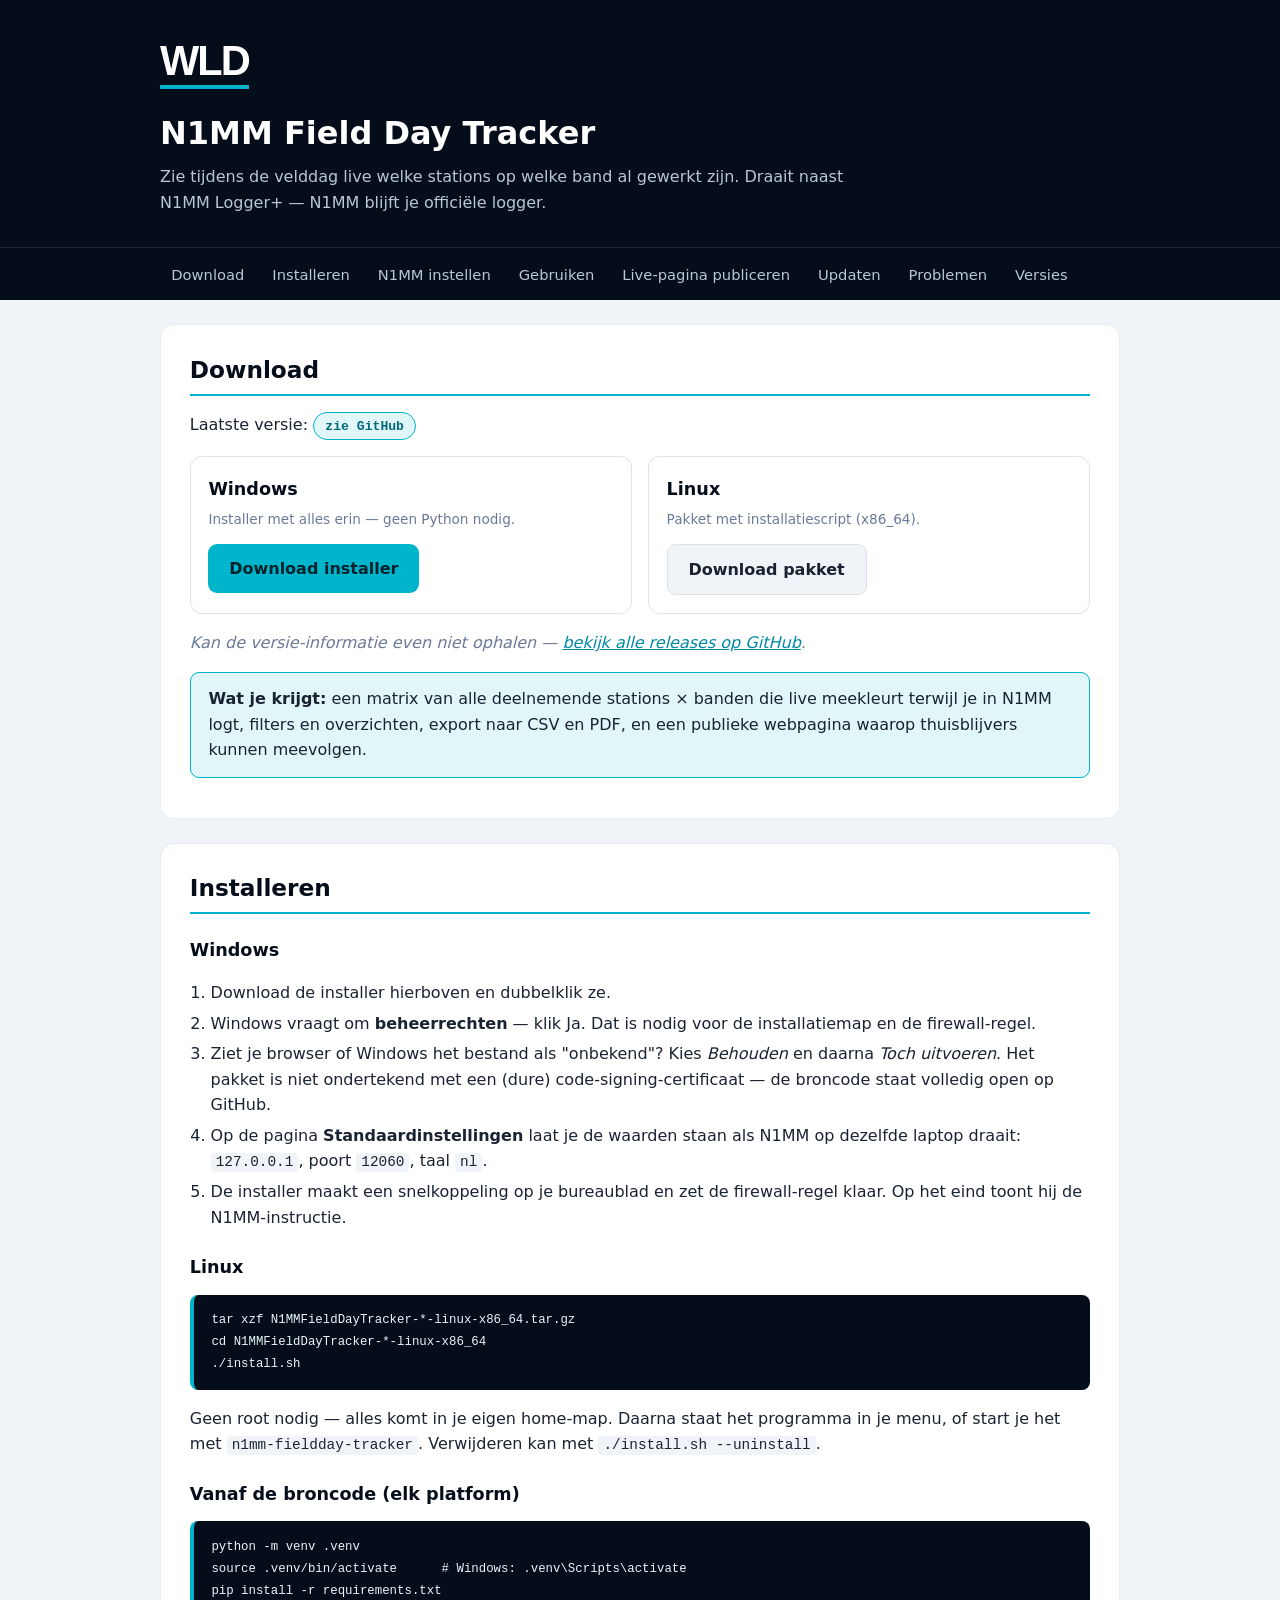
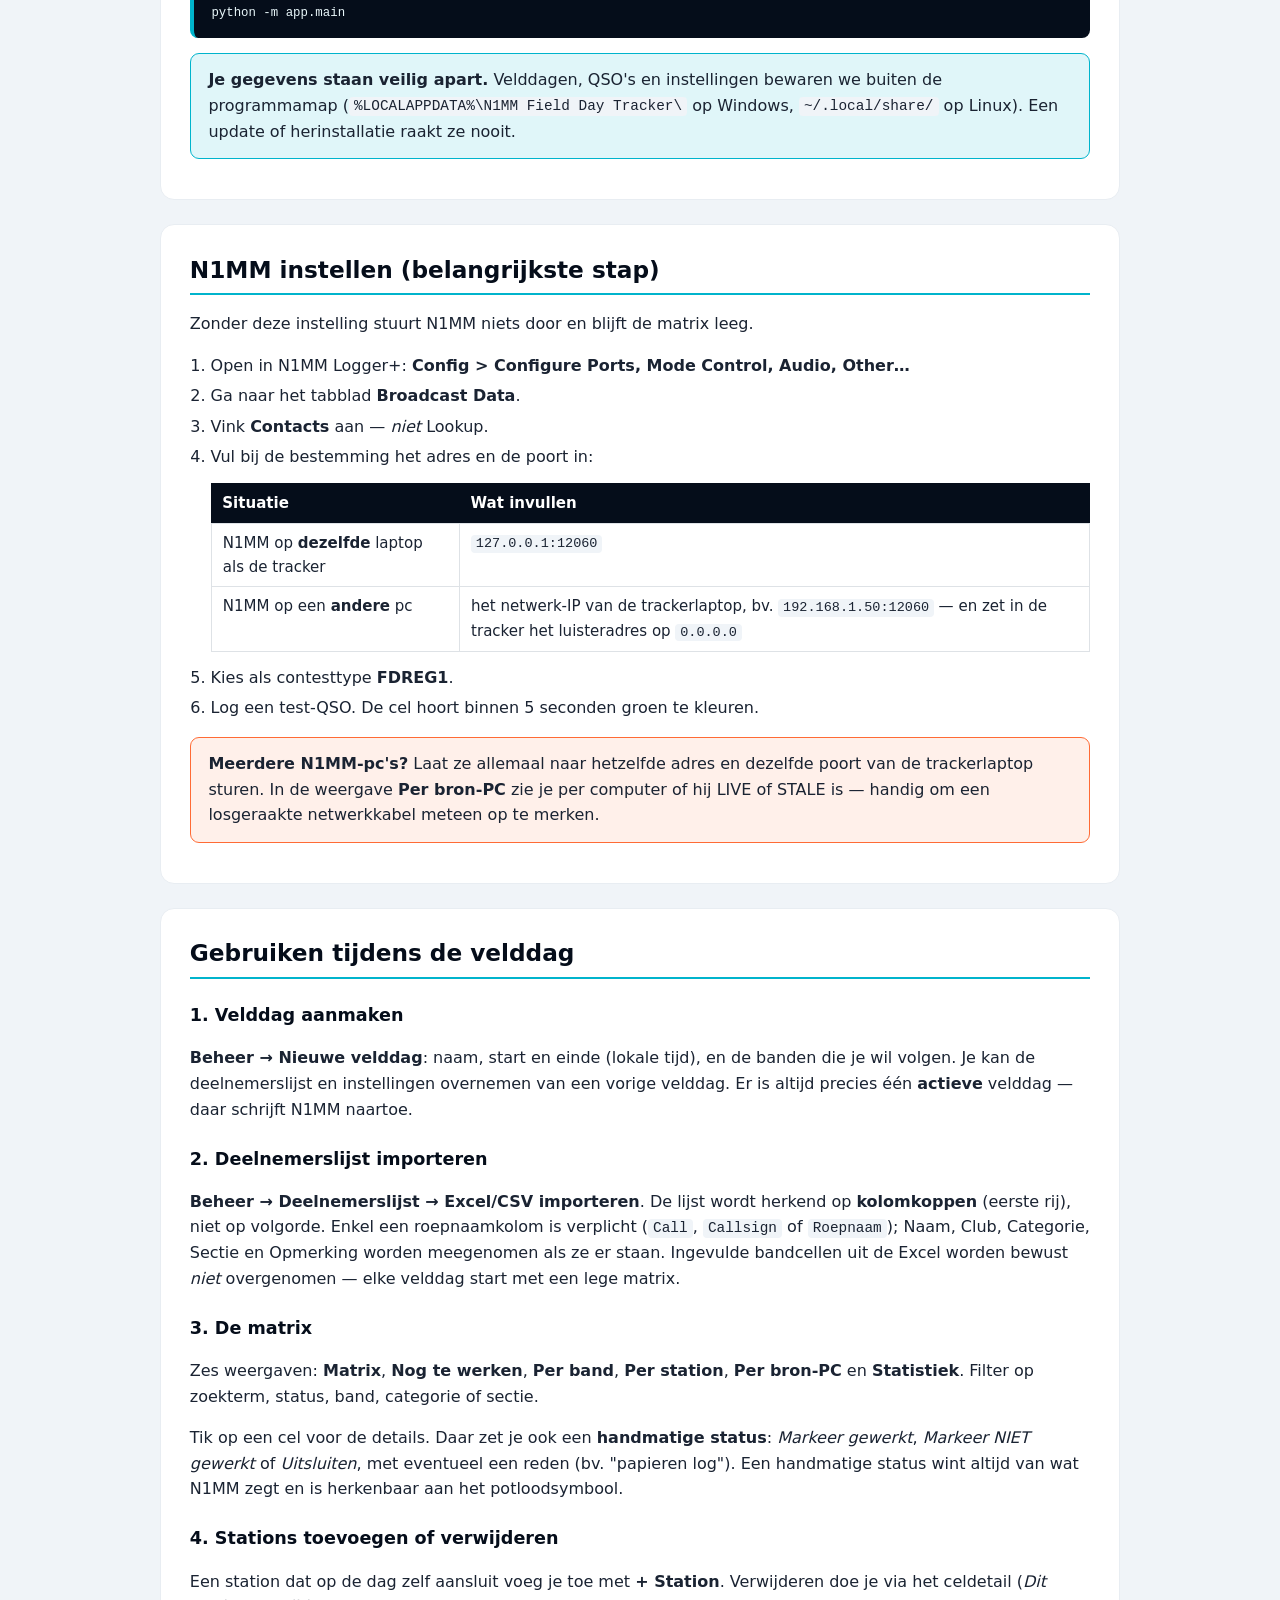
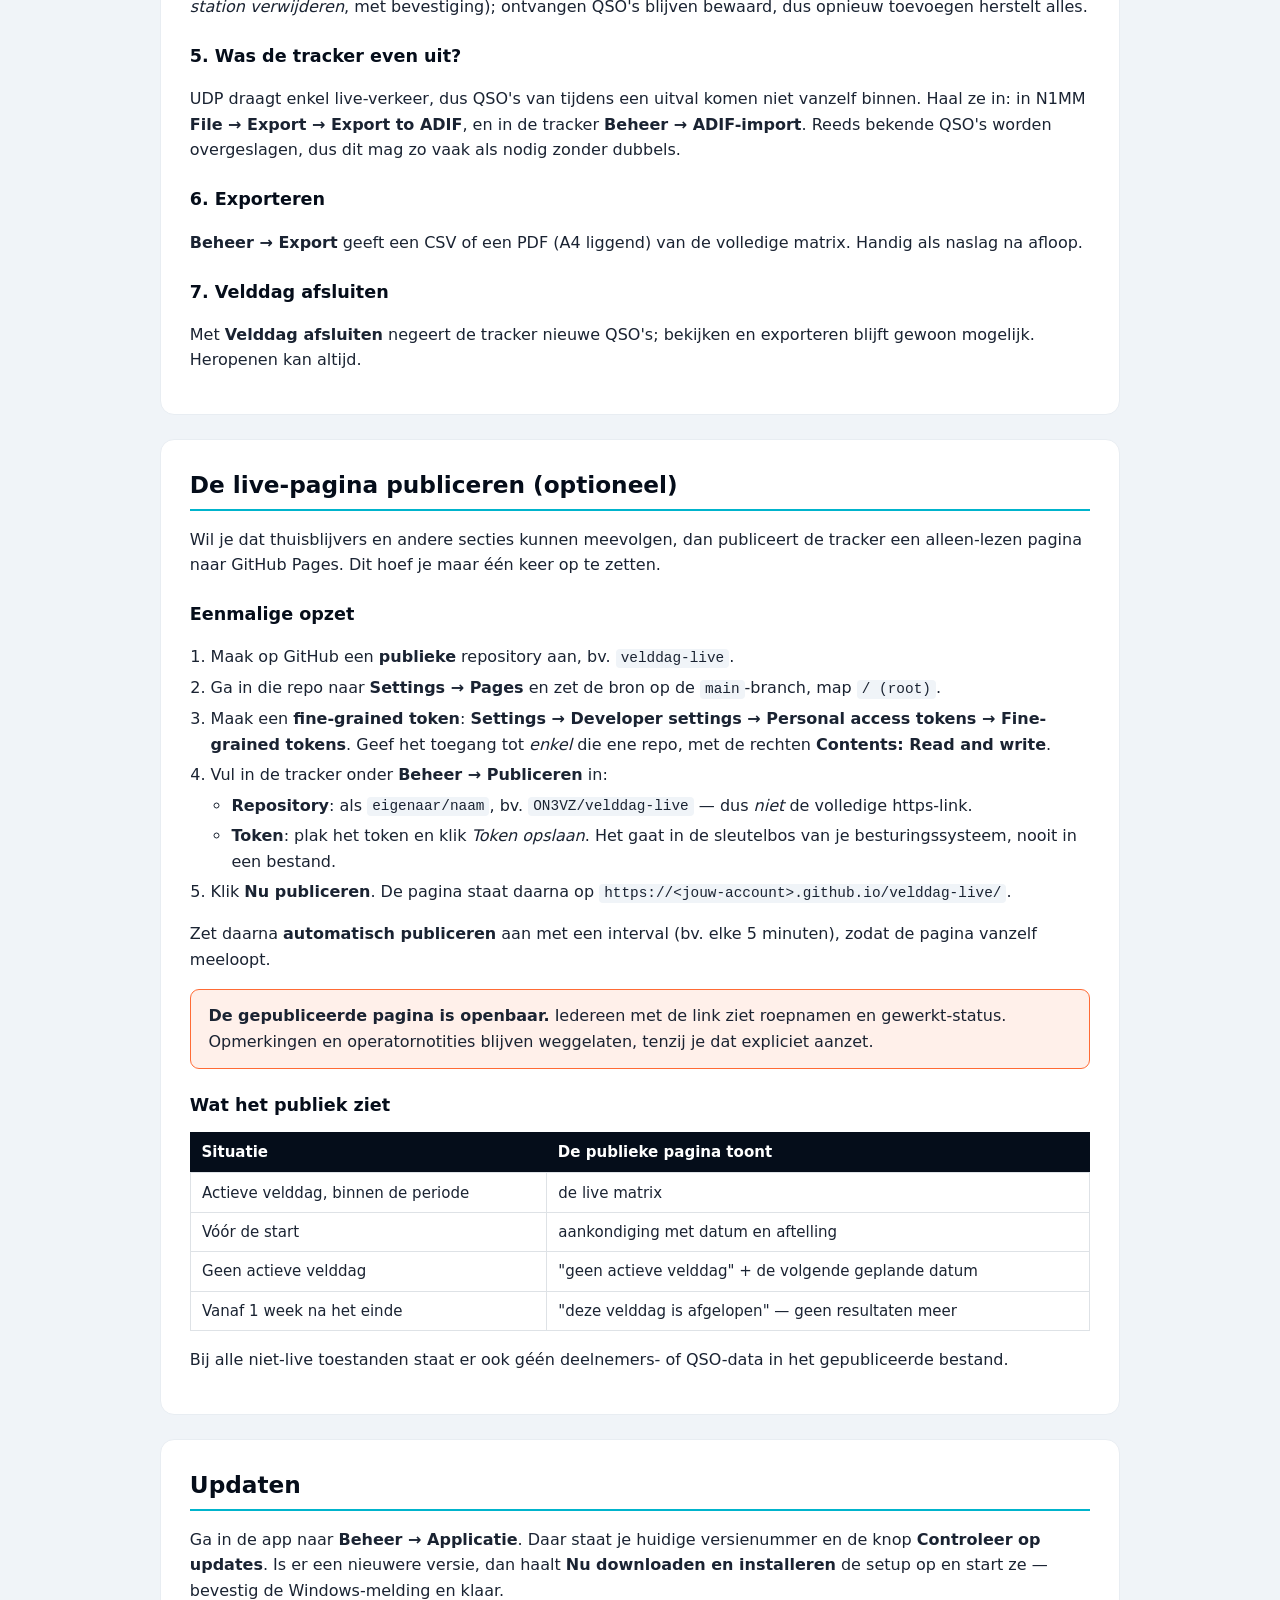
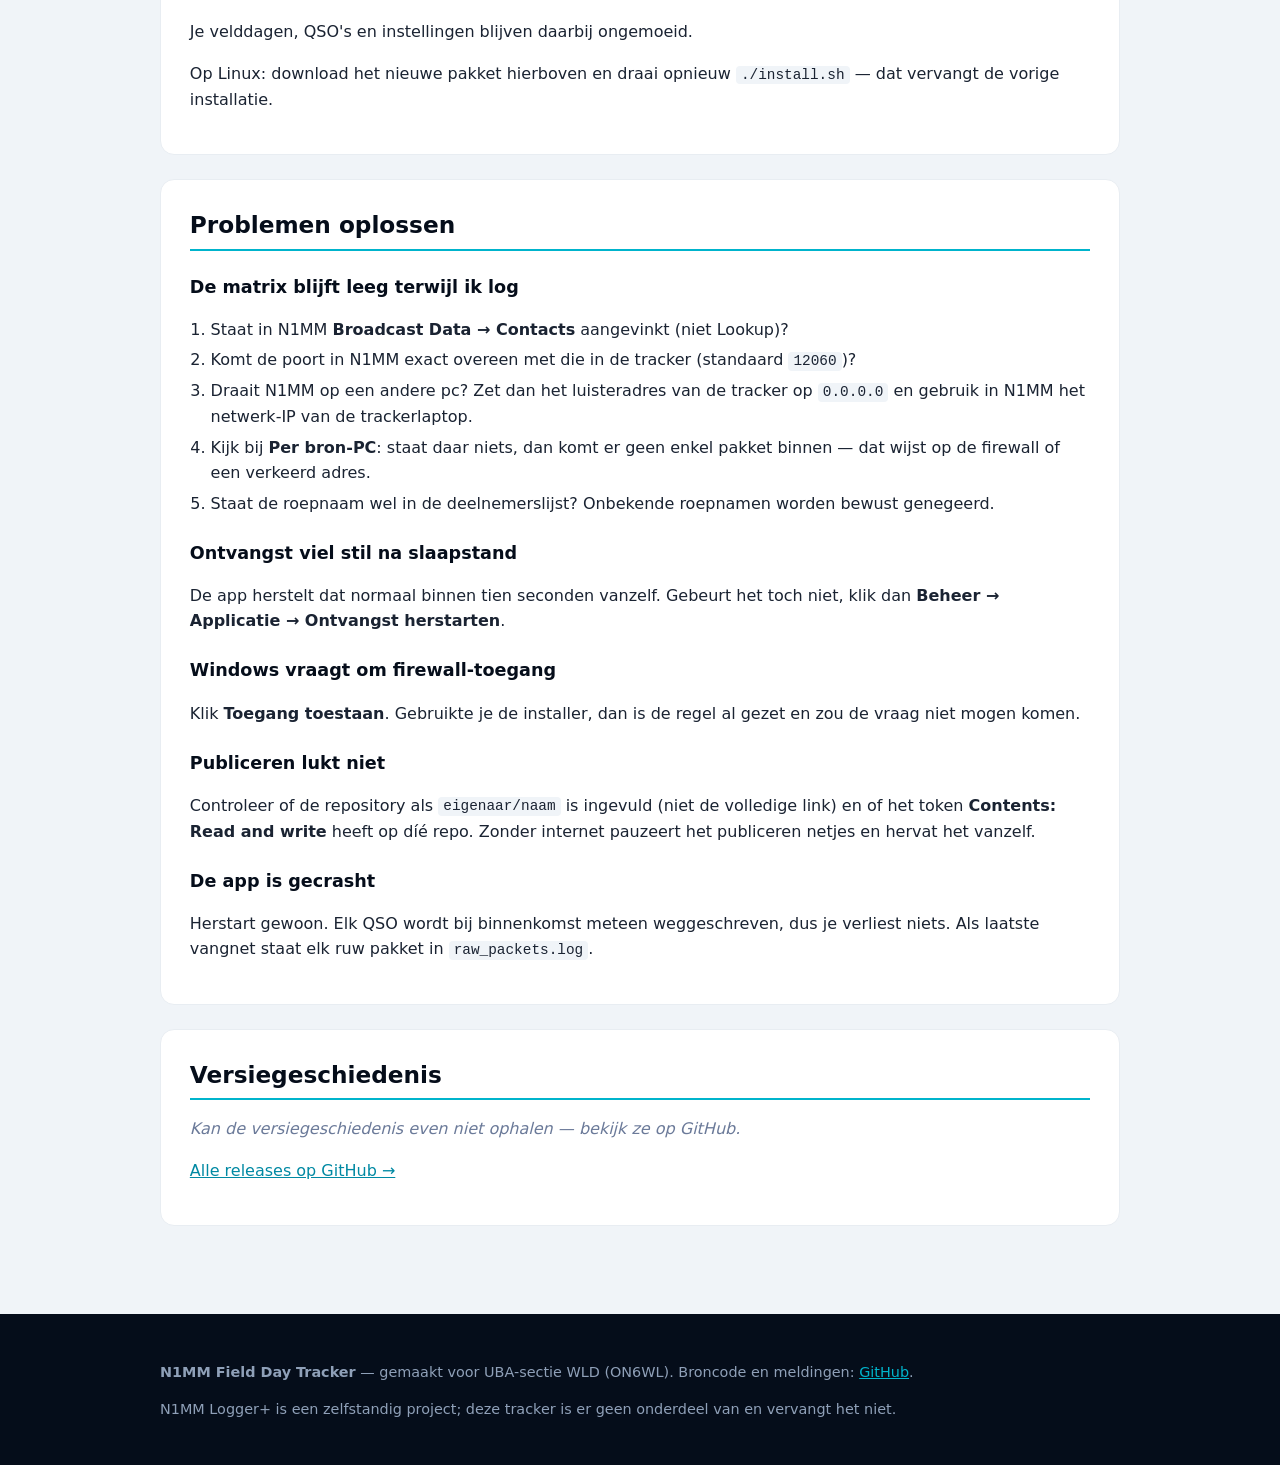
==== docs/index.html @ ac108acd "Add files via upload" ====
<!DOCTYPE html>
<html lang="nl">
<head>
<meta charset="utf-8">
<meta name="viewport" content="width=device-width, initial-scale=1">
<title>N1MM Field Day Tracker — download &amp; handleiding | WLD</title>
<meta name="description" content="Download de N1MM Field Day Tracker: live matrix van gewerkte stations per band tijdens de velddag, naast N1MM Logger+. Met installatie- en gebruikershandleiding.">
<style>
:root{
  --ink:#1A2332; --ink-soft:#6B7A99; --paper:#fff; --paper-soft:#F0F4F8;
  --chrome:#050D1A; --teal:#00B4CC; --teal-dim:rgba(0,180,204,.12);
  --line:#DEE2E6; --line-soft:#e8edf2; --ok:#22C55E; --warn:#FF6B35;
  --mono:'JetBrains Mono',ui-monospace,Consolas,monospace;
}
*{box-sizing:border-box}
body{margin:0;font-family:'Inter',system-ui,-apple-system,'Segoe UI',Arial,sans-serif;
  color:var(--ink);background:var(--paper-soft);line-height:1.6}
a{color:#0089a3}
header{background:var(--chrome);color:#fff;padding:2.5rem 1.25rem 2rem}
.wrap{max-width:60rem;margin:0 auto}
.logo{font-family:'Arial Black',Impact,sans-serif;font-weight:900;font-size:2.6rem;
  letter-spacing:-2px;border-bottom:4px solid var(--teal);display:inline-block;
  padding-bottom:.2rem;line-height:1}
header h1{font-size:2rem;margin:1.2rem 0 .3rem}
header p{color:#b9c6d8;margin:0;max-width:44rem}
nav{background:var(--chrome);border-top:1px solid rgba(255,255,255,.1);
  position:sticky;top:0;z-index:10;padding:.5rem 1.25rem}
nav .wrap{display:flex;gap:.35rem;flex-wrap:wrap}
nav a{color:#b9c6d8;text-decoration:none;padding:.4rem .7rem;border-radius:6px;font-size:.92rem}
nav a:hover{background:rgba(255,255,255,.1);color:#fff}
main{padding:0 1.25rem 4rem}
section{background:var(--paper);border:1px solid var(--line-soft);border-radius:14px;
  padding:1.6rem 1.8rem;margin:1.5rem auto;max-width:60rem}
h2{color:var(--chrome);font-size:1.45rem;margin:0 0 .8rem;
  border-bottom:2px solid var(--teal);padding-bottom:.35rem}
h3{color:var(--chrome);font-size:1.1rem;margin:1.4rem 0 .4rem}
code,.mono{font-family:var(--mono);background:var(--paper-soft);padding:.1em .35em;
  border-radius:4px;font-size:.9em}
pre{background:var(--chrome);color:#e8f6f9;padding:.9rem 1.1rem;border-radius:8px;
  border-left:4px solid var(--teal);overflow-x:auto;font-family:var(--mono);font-size:.86rem}
pre code{background:none;padding:0;color:inherit}
.btn{display:inline-block;background:var(--teal);color:#00222a;text-decoration:none;
  font-weight:700;padding:.75rem 1.3rem;border-radius:9px;border:none;font-size:1rem}
.btn:hover{filter:brightness(1.08)}
.btn.alt{background:var(--paper-soft);color:var(--ink);border:1px solid var(--line)}
.dl-grid{display:grid;grid-template-columns:repeat(auto-fit,minmax(15rem,1fr));gap:1rem;margin:1rem 0}
.dl-card{border:1px solid var(--line);border-radius:12px;padding:1.1rem;background:var(--paper)}
.dl-card h3{margin:0 0 .3rem}
.dl-card .meta{color:var(--ink-soft);font-size:.85rem;margin:.4rem 0 .8rem}
.badge{display:inline-block;background:var(--teal-dim);color:#00697a;border:1px solid var(--teal);
  border-radius:999px;padding:.15rem .7rem;font-size:.82rem;font-weight:600;font-family:var(--mono)}
.note{background:var(--teal-dim);border:1px solid var(--teal);border-radius:9px;padding:.85rem 1.1rem;margin:.9rem 0}
.warn{background:rgba(255,107,53,.1);border:1px solid var(--warn);border-radius:9px;padding:.85rem 1.1rem;margin:.9rem 0}
ol,ul{padding-left:1.3rem}
li{margin:.3rem 0}
table{border-collapse:collapse;width:100%;margin:.8rem 0;font-size:.94rem}
th{background:var(--chrome);color:#fff;text-align:left;padding:.5rem .7rem}
td{border:1px solid var(--line);padding:.45rem .7rem;vertical-align:top}
.rel{border-left:3px solid var(--teal);padding:.2rem 0 .2rem 1rem;margin:1rem 0}
.rel h4{margin:0;font-family:var(--mono);font-size:1rem}
.rel .date{color:var(--ink-soft);font-size:.85rem}
.rel .body{white-space:pre-wrap;font-size:.92rem;color:#3a465c;margin-top:.4rem}
footer{background:var(--chrome);color:#8fa0b8;padding:2rem 1.25rem;font-size:.9rem}
footer a{color:var(--teal)}
.loading{color:var(--ink-soft);font-style:italic}
@media(max-width:700px){.logo{font-size:2rem}header h1{font-size:1.5rem}section{padding:1.2rem}}
</style>
</head>
<body>

<header>
  <div class="wrap">
    <div class="logo">WLD</div>
    <h1>N1MM Field Day Tracker</h1>
    <p>Zie tijdens de velddag live welke stations op welke band al gewerkt zijn.
       Draait naast N1MM Logger+ — N1MM blijft je officiële logger.</p>
  </div>
</header>

<nav><div class="wrap">
  <a href="#download">Download</a>
  <a href="#installeren">Installeren</a>
  <a href="#n1mm">N1MM instellen</a>
  <a href="#gebruik">Gebruiken</a>
  <a href="#publiceren">Live-pagina publiceren</a>
  <a href="#updaten">Updaten</a>
  <a href="#problemen">Problemen</a>
  <a href="#versies">Versies</a>
</div></nav>

<main>

<!-- ============================================================ DOWNLOAD -->
<section id="download">
  <h2>Download</h2>
  <p>Laatste versie: <span class="badge" id="latest-version">laden…</span>
     <span class="meta" id="latest-date"></span></p>

  <div class="dl-grid">
    <div class="dl-card">
      <h3>Windows</h3>
      <div class="meta" id="win-meta">Installer met alles erin — geen Python nodig.</div>
      <a class="btn" id="win-dl" href="#">Download installer</a>
    </div>
    <div class="dl-card">
      <h3>Linux</h3>
      <div class="meta" id="lin-meta">Pakket met installatiescript (x86_64).</div>
      <a class="btn alt" id="lin-dl" href="#">Download pakket</a>
    </div>
  </div>

  <p class="loading" id="dl-fallback" hidden>
    Kan de versie-informatie even niet ophalen —
    <a id="releases-link" href="#">bekijk alle releases op GitHub</a>.
  </p>

  <div class="note">
    <b>Wat je krijgt:</b> een matrix van alle deelnemende stations × banden die
    live meekleurt terwijl je in N1MM logt, filters en overzichten, export naar
    CSV en PDF, en een publieke webpagina waarop thuisblijvers kunnen meevolgen.
  </div>
</section>

<!-- ========================================================== INSTALLEREN -->
<section id="installeren">
  <h2>Installeren</h2>

  <h3>Windows</h3>
  <ol>
    <li>Download de installer hierboven en dubbelklik ze.</li>
    <li>Windows vraagt om <b>beheerrechten</b> — klik Ja. Dat is nodig voor de
        installatiemap en de firewall-regel.</li>
    <li>Ziet je browser of Windows het bestand als "onbekend"? Kies
        <i>Behouden</i> en daarna <i>Toch uitvoeren</i>. Het pakket is niet
        ondertekend met een (dure) code-signing-certificaat — de broncode staat
        volledig open op GitHub.</li>
    <li>Op de pagina <b>Standaardinstellingen</b> laat je de waarden staan als
        N1MM op dezelfde laptop draait:
        <code>127.0.0.1</code>, poort <code>12060</code>, taal <code>nl</code>.</li>
    <li>De installer maakt een snelkoppeling op je bureaublad en zet de
        firewall-regel klaar. Op het eind toont hij de N1MM-instructie.</li>
  </ol>

  <h3>Linux</h3>
  <pre><code>tar xzf N1MMFieldDayTracker-*-linux-x86_64.tar.gz
cd N1MMFieldDayTracker-*-linux-x86_64
./install.sh</code></pre>
  <p>Geen root nodig — alles komt in je eigen home-map. Daarna staat het
     programma in je menu, of start je het met
     <code>n1mm-fieldday-tracker</code>. Verwijderen kan met
     <code>./install.sh --uninstall</code>.</p>

  <h3>Vanaf de broncode (elk platform)</h3>
  <pre><code>python -m venv .venv
source .venv/bin/activate      # Windows: .venv\Scripts\activate
pip install -r requirements.txt
python -m app.main</code></pre>

  <div class="note">
    <b>Je gegevens staan veilig apart.</b> Velddagen, QSO's en instellingen
    bewaren we buiten de programmamap
    (<code>%LOCALAPPDATA%\N1MM Field Day Tracker\</code> op Windows,
    <code>~/.local/share/</code> op Linux). Een update of herinstallatie raakt
    ze nooit.
  </div>
</section>

<!-- ================================================================ N1MM -->
<section id="n1mm">
  <h2>N1MM instellen (belangrijkste stap)</h2>
  <p>Zonder deze instelling stuurt N1MM niets door en blijft de matrix leeg.</p>
  <ol>
    <li>Open in N1MM Logger+:
        <b>Config &gt; Configure Ports, Mode Control, Audio, Other…</b></li>
    <li>Ga naar het tabblad <b>Broadcast Data</b>.</li>
    <li>Vink <b>Contacts</b> aan — <i>niet</i> Lookup.</li>
    <li>Vul bij de bestemming het adres en de poort in:
      <table>
        <tr><th>Situatie</th><th>Wat invullen</th></tr>
        <tr><td>N1MM op <b>dezelfde</b> laptop als de tracker</td>
            <td><code>127.0.0.1:12060</code></td></tr>
        <tr><td>N1MM op een <b>andere</b> pc</td>
            <td>het netwerk-IP van de trackerlaptop, bv.
                <code>192.168.1.50:12060</code> — en zet in de tracker het
                luisteradres op <code>0.0.0.0</code></td></tr>
      </table>
    </li>
    <li>Kies als contesttype <b>FDREG1</b>.</li>
    <li>Log een test-QSO. De cel hoort binnen 5 seconden groen te kleuren.</li>
  </ol>
  <div class="warn">
    <b>Meerdere N1MM-pc's?</b> Laat ze allemaal naar hetzelfde adres en
    dezelfde poort van de trackerlaptop sturen. In de weergave
    <b>Per bron-PC</b> zie je per computer of hij LIVE of STALE is — handig om
    een losgeraakte netwerkkabel meteen op te merken.
  </div>
</section>

<!-- ============================================================= GEBRUIK -->
<section id="gebruik">
  <h2>Gebruiken tijdens de velddag</h2>

  <h3>1. Velddag aanmaken</h3>
  <p><b>Beheer → Nieuwe velddag</b>: naam, start en einde (lokale tijd), en de
     banden die je wil volgen. Je kan de deelnemerslijst en instellingen
     overnemen van een vorige velddag. Er is altijd precies één
     <b>actieve</b> velddag — daar schrijft N1MM naartoe.</p>

  <h3>2. Deelnemerslijst importeren</h3>
  <p><b>Beheer → Deelnemerslijst → Excel/CSV importeren</b>. De lijst wordt
     herkend op <b>kolomkoppen</b> (eerste rij), niet op volgorde. Enkel een
     roepnaamkolom is verplicht (<code>Call</code>, <code>Callsign</code> of
     <code>Roepnaam</code>); Naam, Club, Categorie, Sectie en Opmerking worden
     meegenomen als ze er staan. Ingevulde bandcellen uit de Excel worden
     bewust <i>niet</i> overgenomen — elke velddag start met een lege matrix.</p>

  <h3>3. De matrix</h3>
  <p>Zes weergaven: <b>Matrix</b>, <b>Nog te werken</b>, <b>Per band</b>,
     <b>Per station</b>, <b>Per bron-PC</b> en <b>Statistiek</b>. Filter op
     zoekterm, status, band, categorie of sectie.</p>
  <p>Tik op een cel voor de details. Daar zet je ook een <b>handmatige
     status</b>: <i>Markeer gewerkt</i>, <i>Markeer NIET gewerkt</i> of
     <i>Uitsluiten</i>, met eventueel een reden (bv. "papieren log"). Een
     handmatige status wint altijd van wat N1MM zegt en is herkenbaar aan het
     potloodsymbool.</p>

  <h3>4. Stations toevoegen of verwijderen</h3>
  <p>Een station dat op de dag zelf aansluit voeg je toe met <b>+ Station</b>.
     Verwijderen doe je via het celdetail (<i>Dit station verwijderen</i>, met
     bevestiging); ontvangen QSO's blijven bewaard, dus opnieuw toevoegen
     herstelt alles.</p>

  <h3>5. Was de tracker even uit?</h3>
  <p>UDP draagt enkel live-verkeer, dus QSO's van tijdens een uitval komen niet
     vanzelf binnen. Haal ze in: in N1MM <b>File → Export → Export to ADIF</b>,
     en in de tracker <b>Beheer → ADIF-import</b>. Reeds bekende QSO's worden
     overgeslagen, dus dit mag zo vaak als nodig zonder dubbels.</p>

  <h3>6. Exporteren</h3>
  <p><b>Beheer → Export</b> geeft een CSV of een PDF (A4 liggend) van de
     volledige matrix. Handig als naslag na afloop.</p>

  <h3>7. Velddag afsluiten</h3>
  <p>Met <b>Velddag afsluiten</b> negeert de tracker nieuwe QSO's; bekijken en
     exporteren blijft gewoon mogelijk. Heropenen kan altijd.</p>
</section>

<!-- ========================================================== PUBLICEREN -->
<section id="publiceren">
  <h2>De live-pagina publiceren (optioneel)</h2>
  <p>Wil je dat thuisblijvers en andere secties kunnen meevolgen, dan publiceert
     de tracker een alleen-lezen pagina naar GitHub Pages. Dit hoef je maar
     één keer op te zetten.</p>

  <h3>Eenmalige opzet</h3>
  <ol>
    <li>Maak op GitHub een <b>publieke</b> repository aan, bv.
        <code>velddag-live</code>.</li>
    <li>Ga in die repo naar <b>Settings → Pages</b> en zet de bron op de
        <code>main</code>-branch, map <code>/ (root)</code>.</li>
    <li>Maak een <b>fine-grained token</b>:
        <b>Settings → Developer settings → Personal access tokens →
        Fine-grained tokens</b>. Geef het toegang tot <i>enkel</i> die ene repo,
        met de rechten <b>Contents: Read and write</b>.</li>
    <li>Vul in de tracker onder <b>Beheer → Publiceren</b> in:
      <ul>
        <li><b>Repository</b>: als <code>eigenaar/naam</code>, bv.
            <code>ON3VZ/velddag-live</code> — dus <i>niet</i> de volledige
            https-link.</li>
        <li><b>Token</b>: plak het token en klik <i>Token opslaan</i>. Het gaat
            in de sleutelbos van je besturingssysteem, nooit in een bestand.</li>
      </ul>
    </li>
    <li>Klik <b>Nu publiceren</b>. De pagina staat daarna op
        <code>https://&lt;jouw-account&gt;.github.io/velddag-live/</code>.</li>
  </ol>
  <p>Zet daarna <b>automatisch publiceren</b> aan met een interval (bv. elke
     5 minuten), zodat de pagina vanzelf meeloopt.</p>

  <div class="warn">
    <b>De gepubliceerde pagina is openbaar.</b> Iedereen met de link ziet
    roepnamen en gewerkt-status. Opmerkingen en operatornotities blijven
    weggelaten, tenzij je dat expliciet aanzet.
  </div>

  <h3>Wat het publiek ziet</h3>
  <table>
    <tr><th>Situatie</th><th>De publieke pagina toont</th></tr>
    <tr><td>Actieve velddag, binnen de periode</td><td>de live matrix</td></tr>
    <tr><td>Vóór de start</td><td>aankondiging met datum en aftelling</td></tr>
    <tr><td>Geen actieve velddag</td><td>"geen actieve velddag" + de volgende geplande datum</td></tr>
    <tr><td>Vanaf 1 week na het einde</td><td>"deze velddag is afgelopen" — geen resultaten meer</td></tr>
  </table>
  <p>Bij alle niet-live toestanden staat er ook géén deelnemers- of QSO-data in
     het gepubliceerde bestand.</p>
</section>

<!-- ============================================================= UPDATEN -->
<section id="updaten">
  <h2>Updaten</h2>
  <p>Ga in de app naar <b>Beheer → Applicatie</b>. Daar staat je huidige
     versienummer en de knop <b>Controleer op updates</b>. Is er een nieuwere
     versie, dan haalt <b>Nu downloaden en installeren</b> de setup op en start
     ze — bevestig de Windows-melding en klaar.</p>
  <p>Je velddagen, QSO's en instellingen blijven daarbij ongemoeid.</p>
  <p>Op Linux: download het nieuwe pakket hierboven en draai opnieuw
     <code>./install.sh</code> — dat vervangt de vorige installatie.</p>
</section>

<!-- ============================================================ PROBLEMEN -->
<section id="problemen">
  <h2>Problemen oplossen</h2>

  <h3>De matrix blijft leeg terwijl ik log</h3>
  <ol>
    <li>Staat in N1MM <b>Broadcast Data → Contacts</b> aangevinkt (niet Lookup)?</li>
    <li>Komt de poort in N1MM exact overeen met die in de tracker (standaard
        <code>12060</code>)?</li>
    <li>Draait N1MM op een andere pc? Zet dan het luisteradres van de tracker op
        <code>0.0.0.0</code> en gebruik in N1MM het netwerk-IP van de
        trackerlaptop.</li>
    <li>Kijk bij <b>Per bron-PC</b>: staat daar niets, dan komt er geen enkel
        pakket binnen — dat wijst op de firewall of een verkeerd adres.</li>
    <li>Staat de roepnaam wel in de deelnemerslijst? Onbekende roepnamen worden
        bewust genegeerd.</li>
  </ol>

  <h3>Ontvangst viel stil na slaapstand</h3>
  <p>De app herstelt dat normaal binnen tien seconden vanzelf. Gebeurt het toch
     niet, klik dan <b>Beheer → Applicatie → Ontvangst herstarten</b>.</p>

  <h3>Windows vraagt om firewall-toegang</h3>
  <p>Klik <b>Toegang toestaan</b>. Gebruikte je de installer, dan is de regel al
     gezet en zou de vraag niet mogen komen.</p>

  <h3>Publiceren lukt niet</h3>
  <p>Controleer of de repository als <code>eigenaar/naam</code> is ingevuld (niet
     de volledige link) en of het token <b>Contents: Read and write</b> heeft op
     díé repo. Zonder internet pauzeert het publiceren netjes en hervat het
     vanzelf.</p>

  <h3>De app is gecrasht</h3>
  <p>Herstart gewoon. Elk QSO wordt bij binnenkomst meteen weggeschreven, dus je
     verliest niets. Als laatste vangnet staat elk ruw pakket in
     <code>raw_packets.log</code>.</p>
</section>

<!-- ============================================================= VERSIES -->
<section id="versies">
  <h2>Versiegeschiedenis</h2>
  <p class="loading" id="rel-loading">Releases ophalen…</p>
  <div id="releases"></div>
  <p><a id="all-releases" href="#">Alle releases op GitHub →</a></p>
</section>

</main>

<footer><div class="wrap">
  <p><b>N1MM Field Day Tracker</b> — gemaakt voor UBA-sectie WLD (ON6WL).
     Broncode en meldingen: <a id="repo-link" href="#">GitHub</a>.</p>
  <p>N1MM Logger+ is een zelfstandig project; deze tracker is er geen onderdeel
     van en vervangt het niet.</p>
</div></footer>

<script>
(function () {
  "use strict";
  var REPO = "ON3VZ/n1mm-fieldday-tracker";
  var API = "https://api.github.com/repos/" + REPO;
  var WEB = "https://github.com/" + REPO;

  document.getElementById("repo-link").href = WEB;
  document.getElementById("all-releases").href = WEB + "/releases";
  document.getElementById("releases-link").href = WEB + "/releases";
  // Werkende standaardlinks, ook als de API niet antwoordt.
  document.getElementById("win-dl").href = WEB + "/releases/latest";
  document.getElementById("lin-dl").href = WEB + "/releases/latest";

  function fmtSize(bytes) {
    if (!bytes) return "";
    return (bytes / 1048576).toFixed(1) + " MB";
  }
  function fmtDate(iso) {
    if (!iso) return "";
    try {
      return new Date(iso).toLocaleDateString("nl-BE",
        { year: "numeric", month: "long", day: "numeric" });
    } catch (e) { return iso.slice(0, 10); }
  }

  // ---- laatste versie + directe downloadlinks ----
  fetch(API + "/releases/latest")
    .then(function (r) { if (!r.ok) throw new Error("http " + r.status); return r.json(); })
    .then(function (rel) {
      document.getElementById("latest-version").textContent = rel.tag_name || "?";
      document.getElementById("latest-date").textContent =
        rel.published_at ? " — uitgebracht op " + fmtDate(rel.published_at) : "";

      (rel.assets || []).forEach(function (asset) {
        var name = (asset.name || "").toLowerCase();
        if (name.indexOf(".exe") !== -1) {
          document.getElementById("win-dl").href = asset.browser_download_url;
          document.getElementById("win-meta").textContent =
            "Installer met alles erin — geen Python nodig. " + fmtSize(asset.size);
        } else if (name.indexOf(".tar.gz") !== -1) {
          document.getElementById("lin-dl").href = asset.browser_download_url;
          document.getElementById("lin-meta").textContent =
            "Pakket met installatiescript (x86_64). " + fmtSize(asset.size);
        }
      });
    })
    .catch(function () {
      document.getElementById("latest-version").textContent = "zie GitHub";
      document.getElementById("dl-fallback").hidden = false;
    });

  // ---- versiegeschiedenis ----
  fetch(API + "/releases?per_page=10")
    .then(function (r) { if (!r.ok) throw new Error("http " + r.status); return r.json(); })
    .then(function (list) {
      var box = document.getElementById("releases");
      document.getElementById("rel-loading").hidden = true;
      if (!list.length) { box.textContent = "Nog geen releases gepubliceerd."; return; }
      list.forEach(function (rel) {
        var div = document.createElement("div");
        div.className = "rel";
        var h = document.createElement("h4");
        var a = document.createElement("a");
        a.href = rel.html_url; a.textContent = rel.tag_name || rel.name || "release";
        h.appendChild(a);
        var d = document.createElement("div");
        d.className = "date"; d.textContent = fmtDate(rel.published_at);
        div.appendChild(h); div.appendChild(d);
        if (rel.body && rel.body.trim()) {
          var b = document.createElement("div");
          b.className = "body";
          b.textContent = rel.body.trim().slice(0, 700);
          div.appendChild(b);
        }
        box.appendChild(div);
      });
    })
    .catch(function () {
      document.getElementById("rel-loading").textContent =
        "Kan de versiegeschiedenis even niet ophalen — bekijk ze op GitHub.";
    });
})();
</script>
</body>
</html>
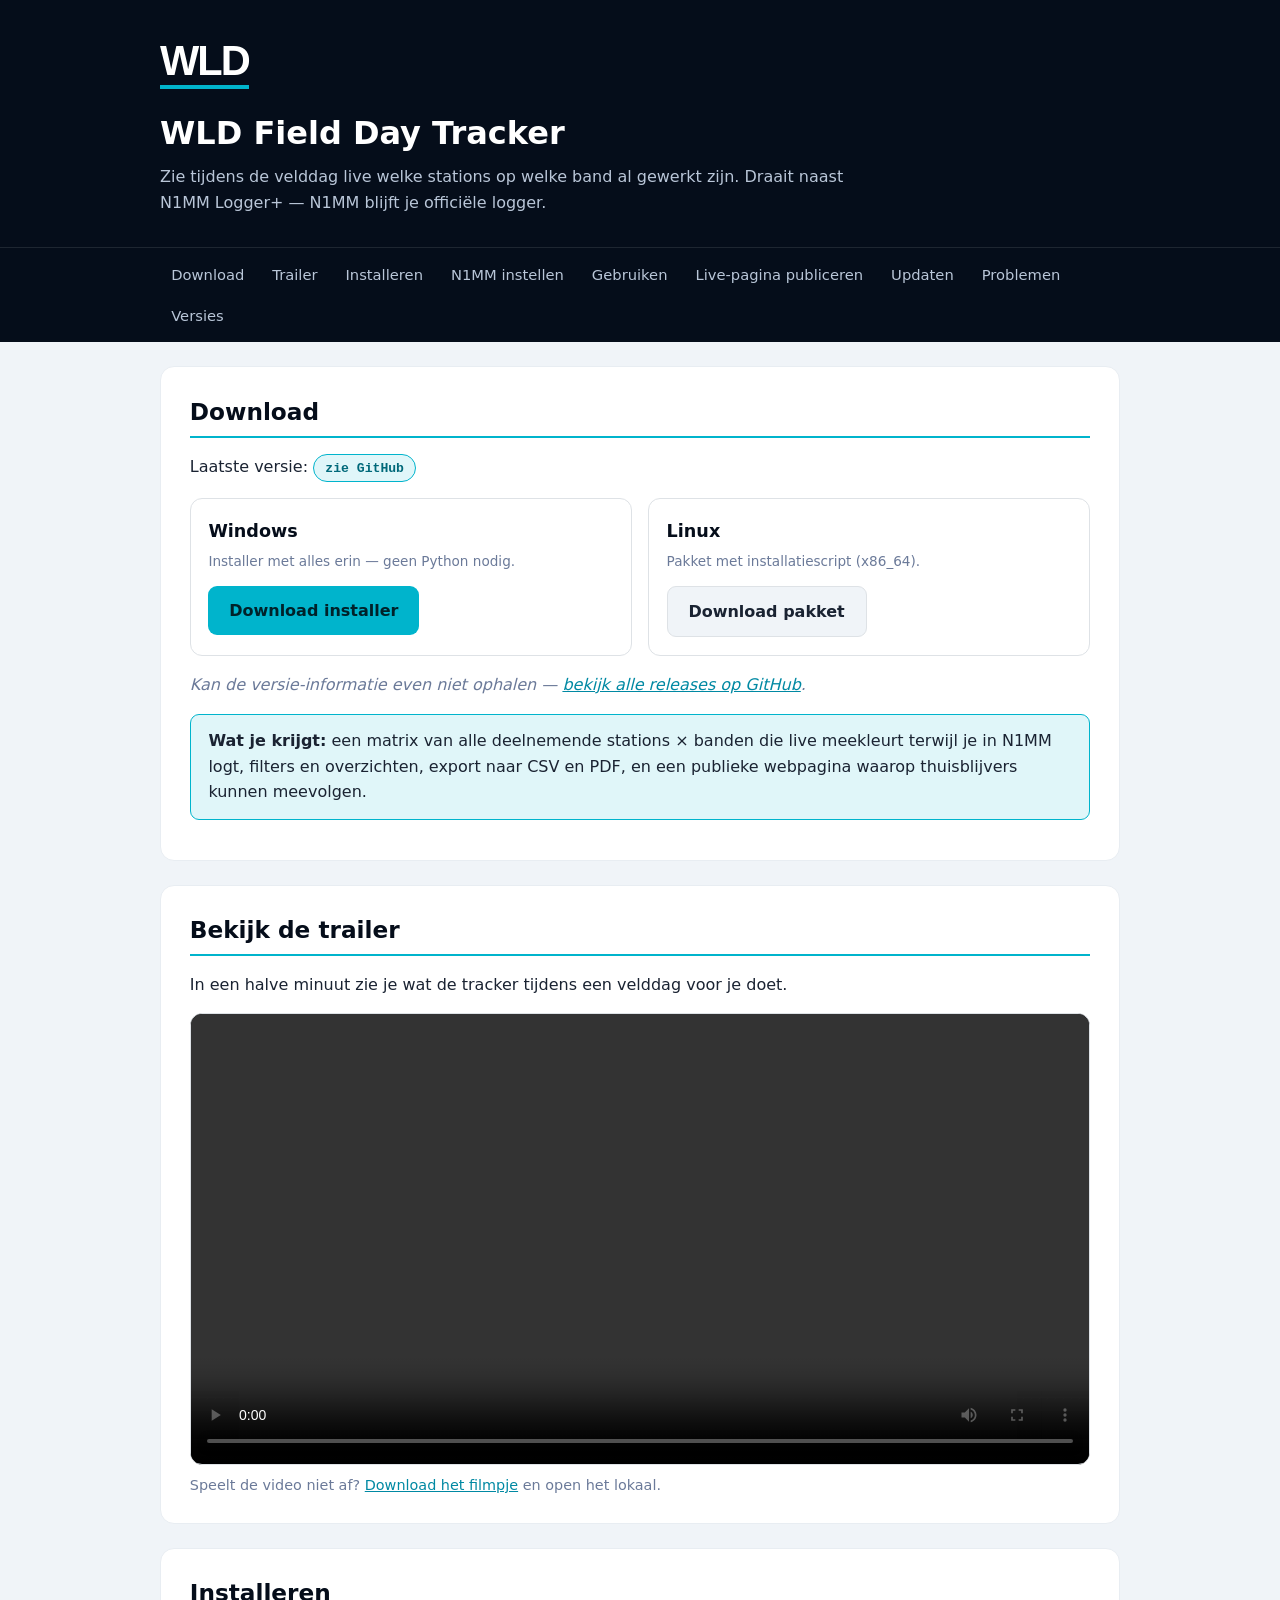
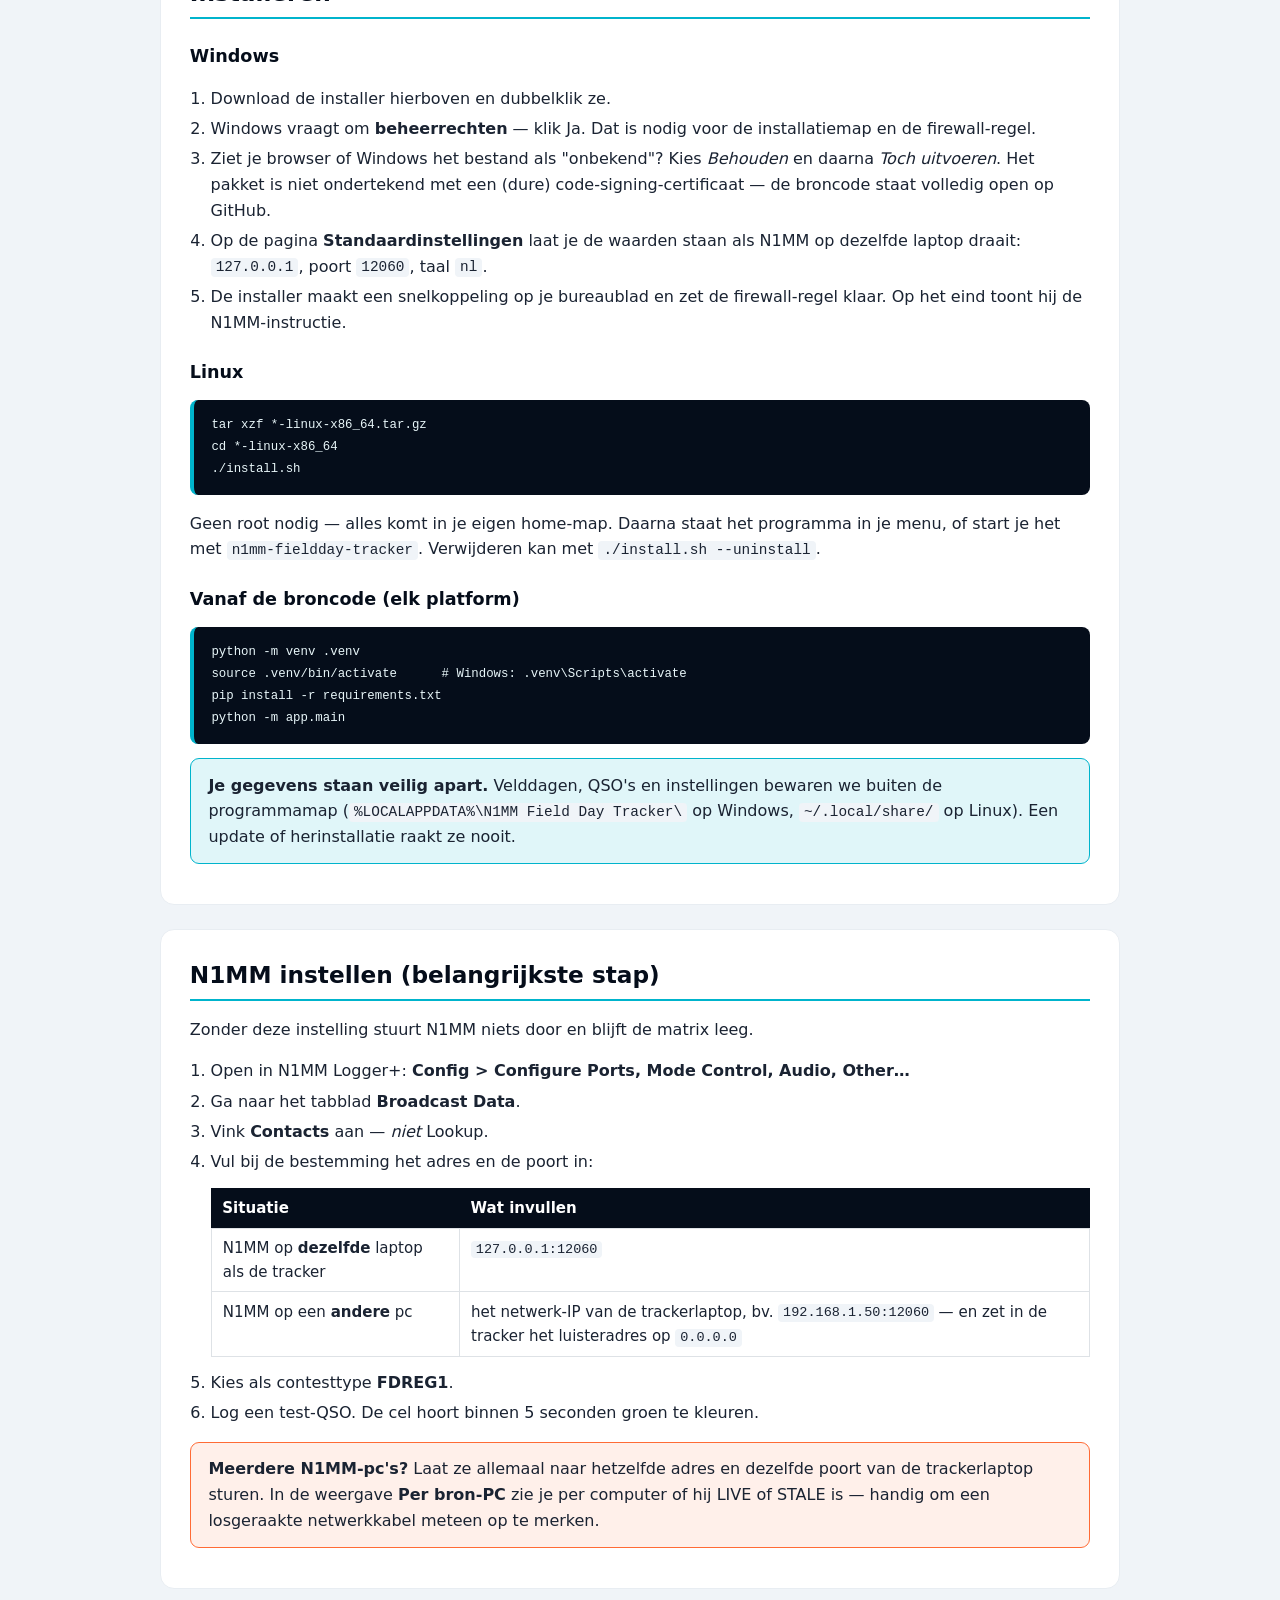
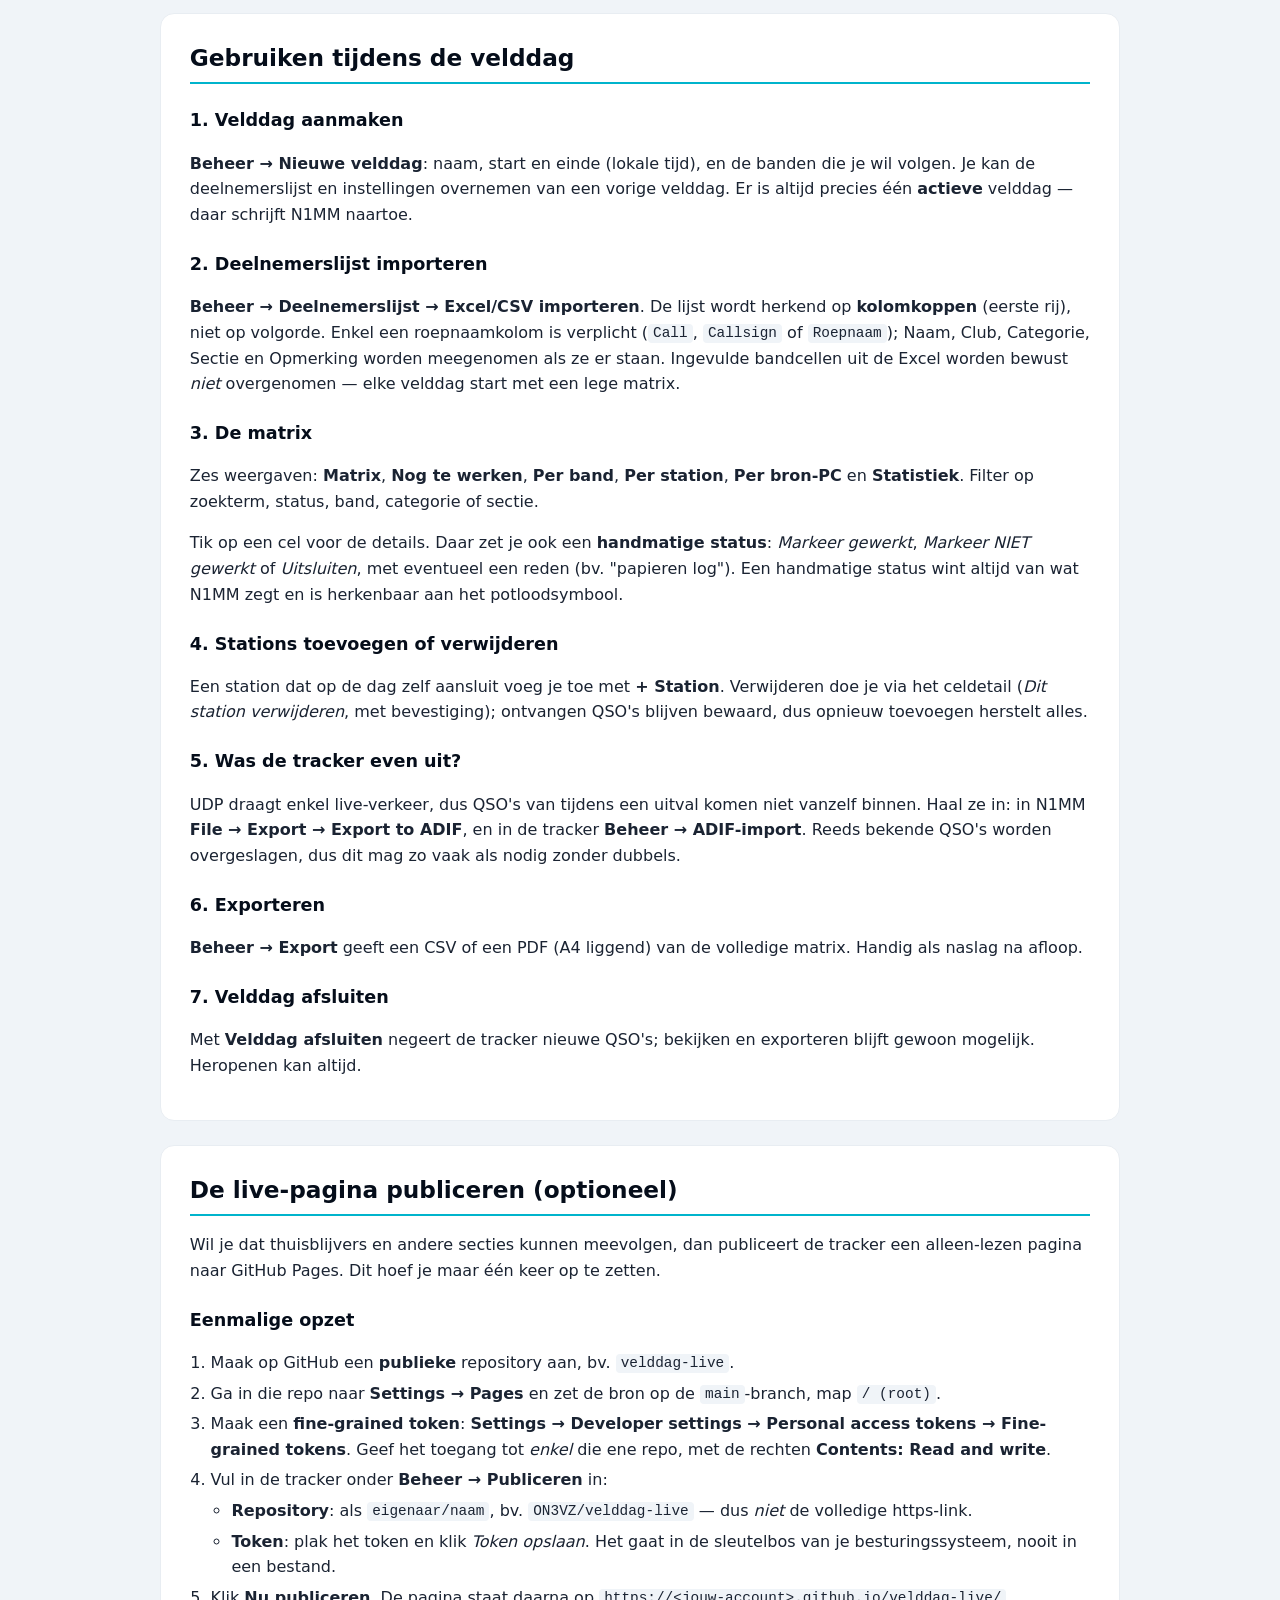
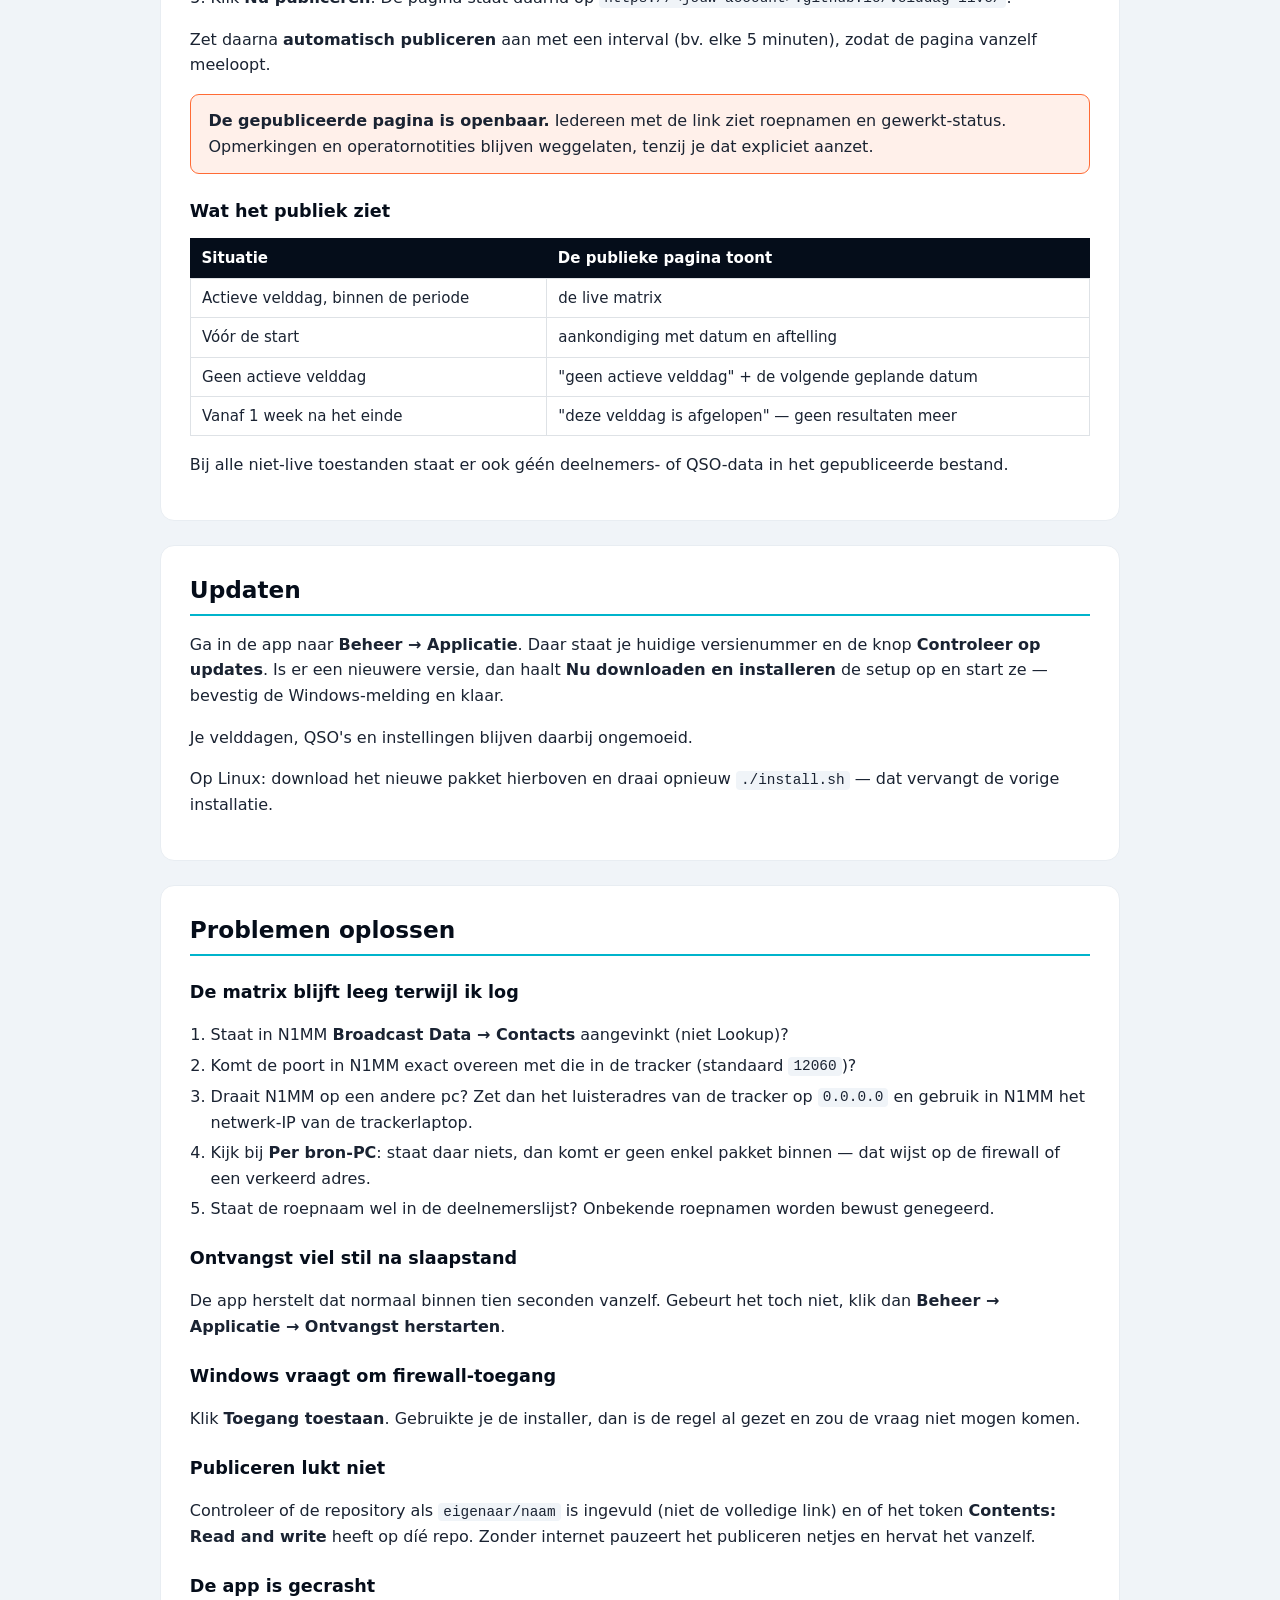
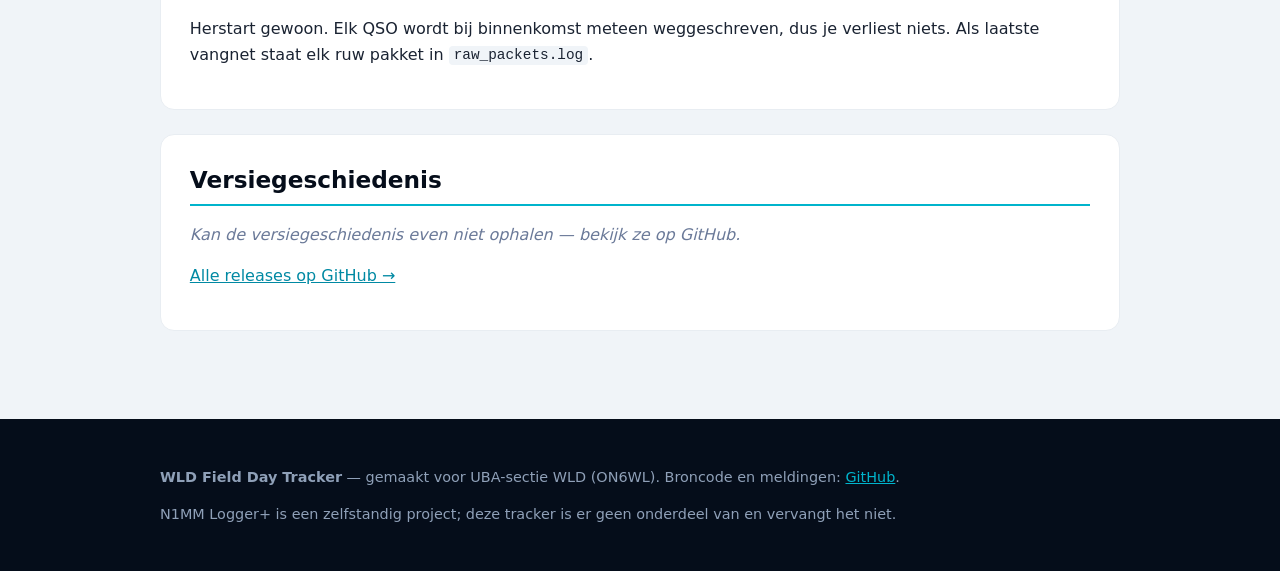
==== commit 43211221: "Add files via upload" ====
--- a/docs/index.html
+++ b/docs/index.html
@@ -3,8 +3,8 @@
 <head>
 <meta charset="utf-8">
 <meta name="viewport" content="width=device-width, initial-scale=1">
-<title>N1MM Field Day Tracker — download &amp; handleiding | WLD</title>
-<meta name="description" content="Download de N1MM Field Day Tracker: live matrix van gewerkte stations per band tijdens de velddag, naast N1MM Logger+. Met installatie- en gebruikershandleiding.">
+<title>WLD Field Day Tracker — download &amp; handleiding</title>
+<meta name="description" content="Download de WLD Field Day Tracker: live matrix van gewerkte stations per band tijdens de velddag. Werkt samen met N1MM Logger+. Met installatie- en gebruikershandleiding.">
 <style>
 :root{
   --ink:#1A2332; --ink-soft:#6B7A99; --paper:#fff; --paper-soft:#F0F4F8;
@@ -71,7 +71,7 @@
 <header>
   <div class="wrap">
     <div class="logo">WLD</div>
-    <h1>N1MM Field Day Tracker</h1>
+    <h1>WLD Field Day Tracker</h1>
     <p>Zie tijdens de velddag live welke stations op welke band al gewerkt zijn.
        Draait naast N1MM Logger+ — N1MM blijft je officiële logger.</p>
   </div>
@@ -79,6 +79,7 @@
 
 <nav><div class="wrap">
   <a href="#download">Download</a>
+  <a href="#trailer">Trailer</a>
   <a href="#installeren">Installeren</a>
   <a href="#n1mm">N1MM instellen</a>
   <a href="#gebruik">Gebruiken</a>
@@ -119,6 +120,32 @@
     live meekleurt terwijl je in N1MM logt, filters en overzichten, export naar
     CSV en PDF, en een publieke webpagina waarop thuisblijvers kunnen meevolgen.
   </div>
+</section>
+
+<!-- ============================================================= TRAILER -->
+<section id="trailer">
+  <h2>Bekijk de trailer</h2>
+  <p>In een halve minuut zie je wat de tracker tijdens een velddag voor je doet.</p>
+
+  <style>
+    .video-wrap{position:relative;border-radius:12px;overflow:hidden;
+      border:1px solid var(--line);background:#000;margin:1rem 0 .6rem}
+    .video-wrap video{display:block;width:100%;height:auto}
+    .video-alt{color:var(--ink-soft);font-size:.9rem;margin:0}
+  </style>
+
+  <div class="video-wrap">
+    <video controls preload="metadata" playsinline
+           src="wld-field-day-tracker-trailer.mp4">
+      Je browser kan deze video niet afspelen.
+    </video>
+  </div>
+
+  <p class="video-alt">
+    Speelt de video niet af?
+    <a href="wld-field-day-tracker-trailer.mp4" download>
+      Download het filmpje</a> en open het lokaal.
+  </p>
 </section>
 
 <!-- ========================================================== INSTALLEREN -->
@@ -142,8 +169,8 @@
   </ol>
 
   <h3>Linux</h3>
-  <pre><code>tar xzf N1MMFieldDayTracker-*-linux-x86_64.tar.gz
-cd N1MMFieldDayTracker-*-linux-x86_64
+  <pre><code>tar xzf *-linux-x86_64.tar.gz
+cd *-linux-x86_64
 ./install.sh</code></pre>
   <p>Geen root nodig — alles komt in je eigen home-map. Daarna staat het
      programma in je menu, of start je het met
@@ -356,7 +383,7 @@
 </main>
 
 <footer><div class="wrap">
-  <p><b>N1MM Field Day Tracker</b> — gemaakt voor UBA-sectie WLD (ON6WL).
+  <p><b>WLD Field Day Tracker</b> — gemaakt voor UBA-sectie WLD (ON6WL).
      Broncode en meldingen: <a id="repo-link" href="#">GitHub</a>.</p>
   <p>N1MM Logger+ is een zelfstandig project; deze tracker is er geen onderdeel
      van en vervangt het niet.</p>
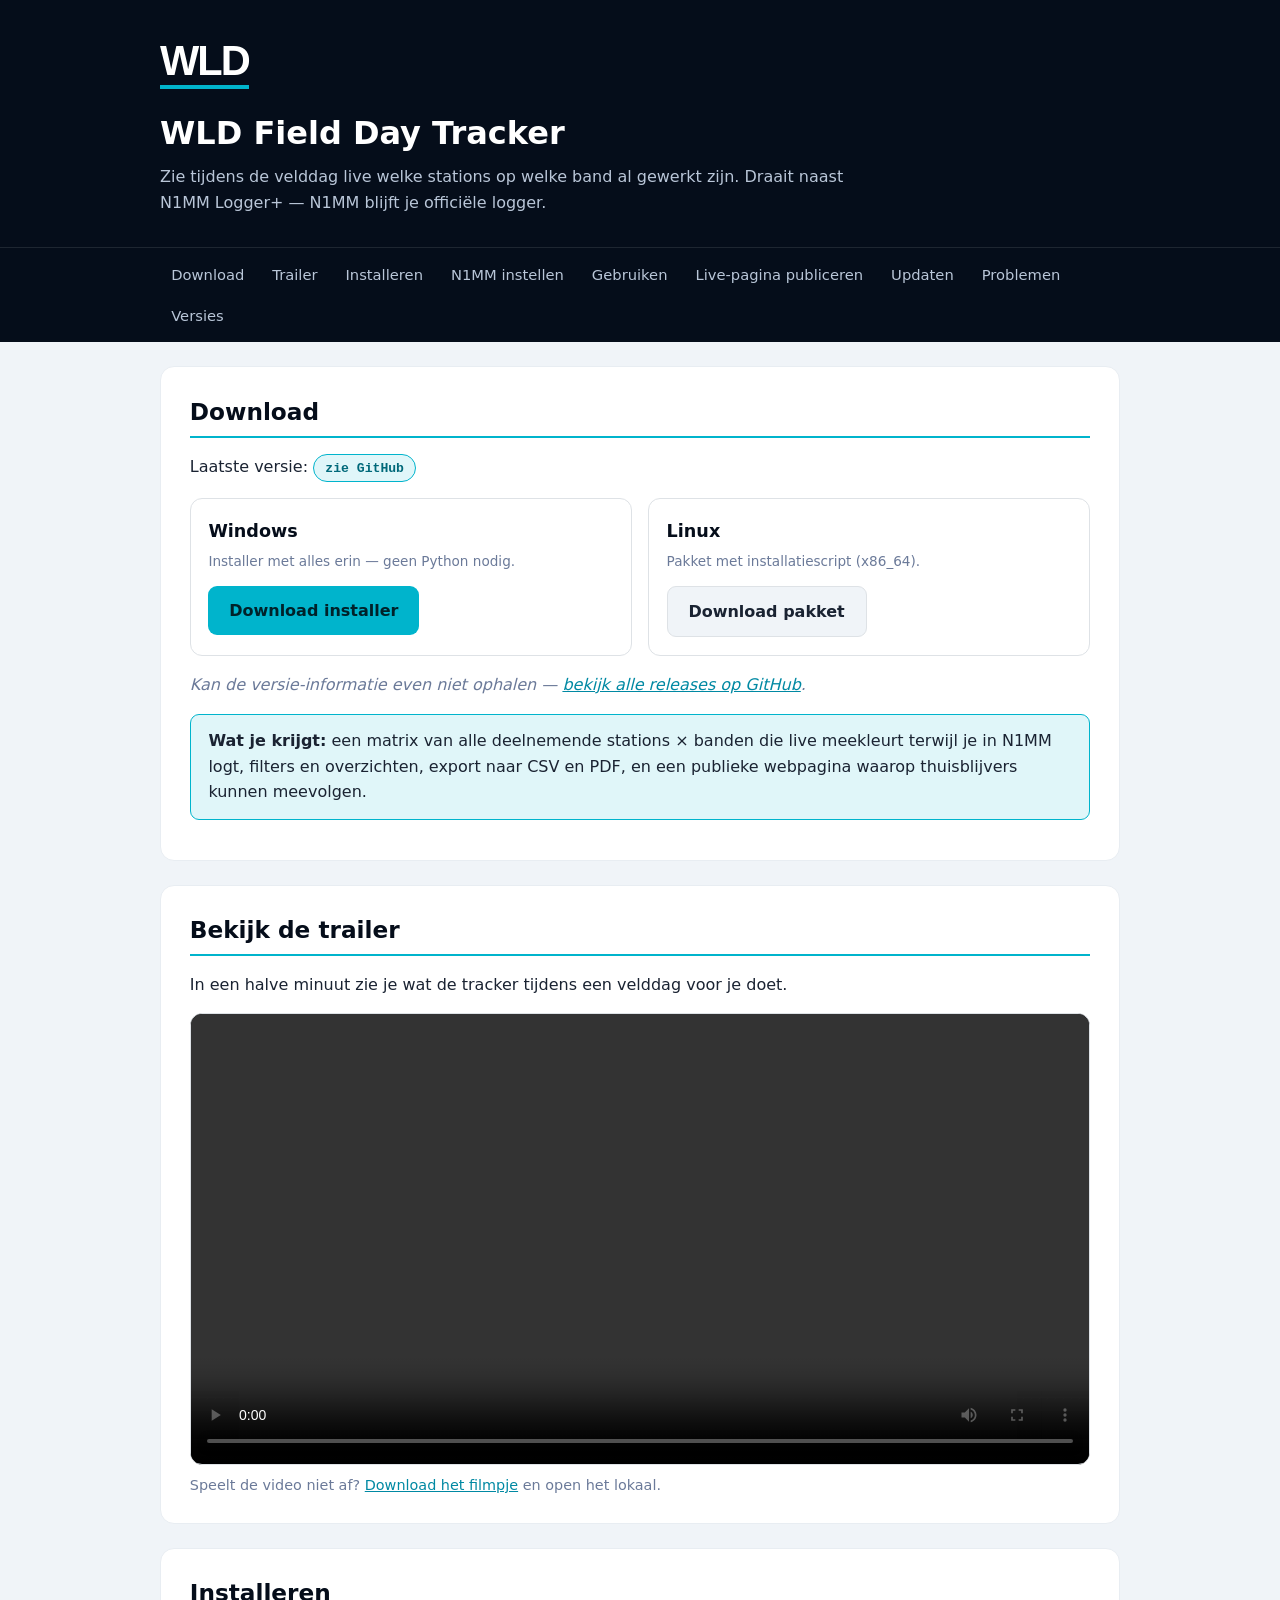
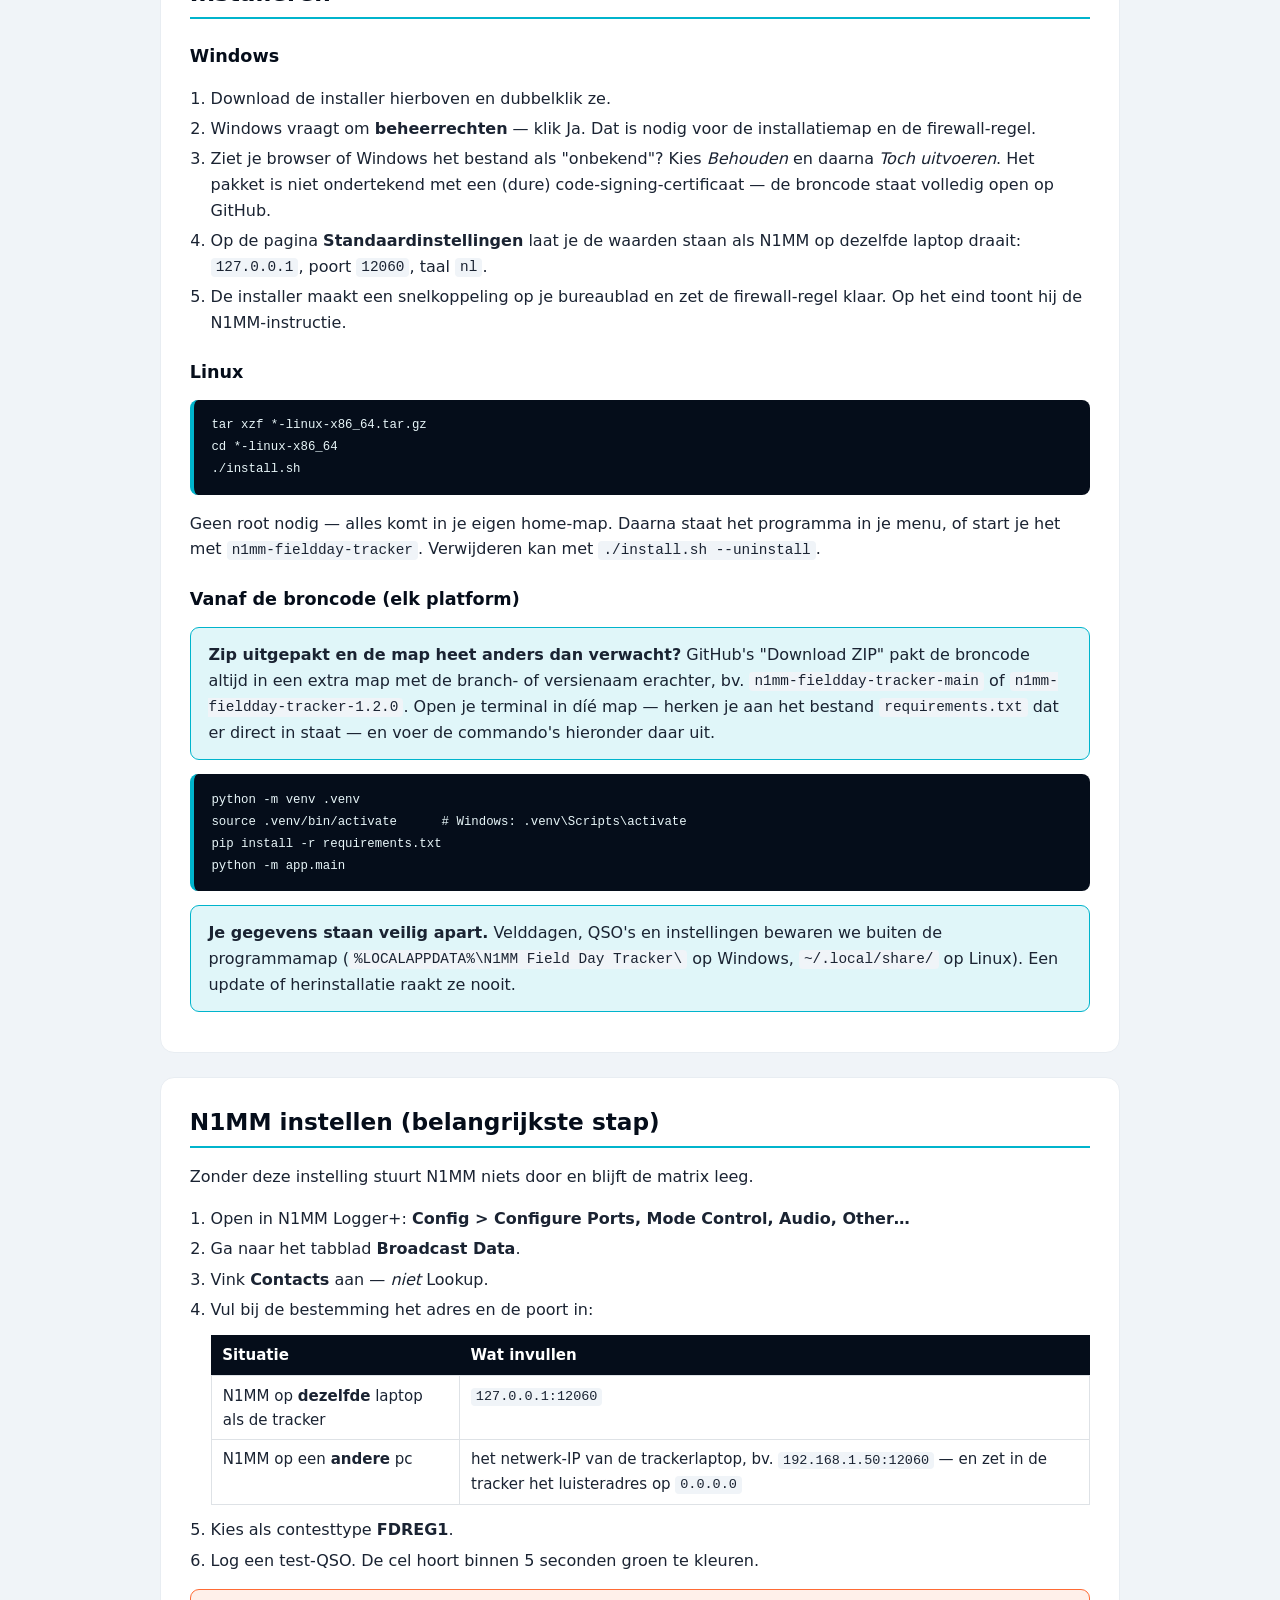
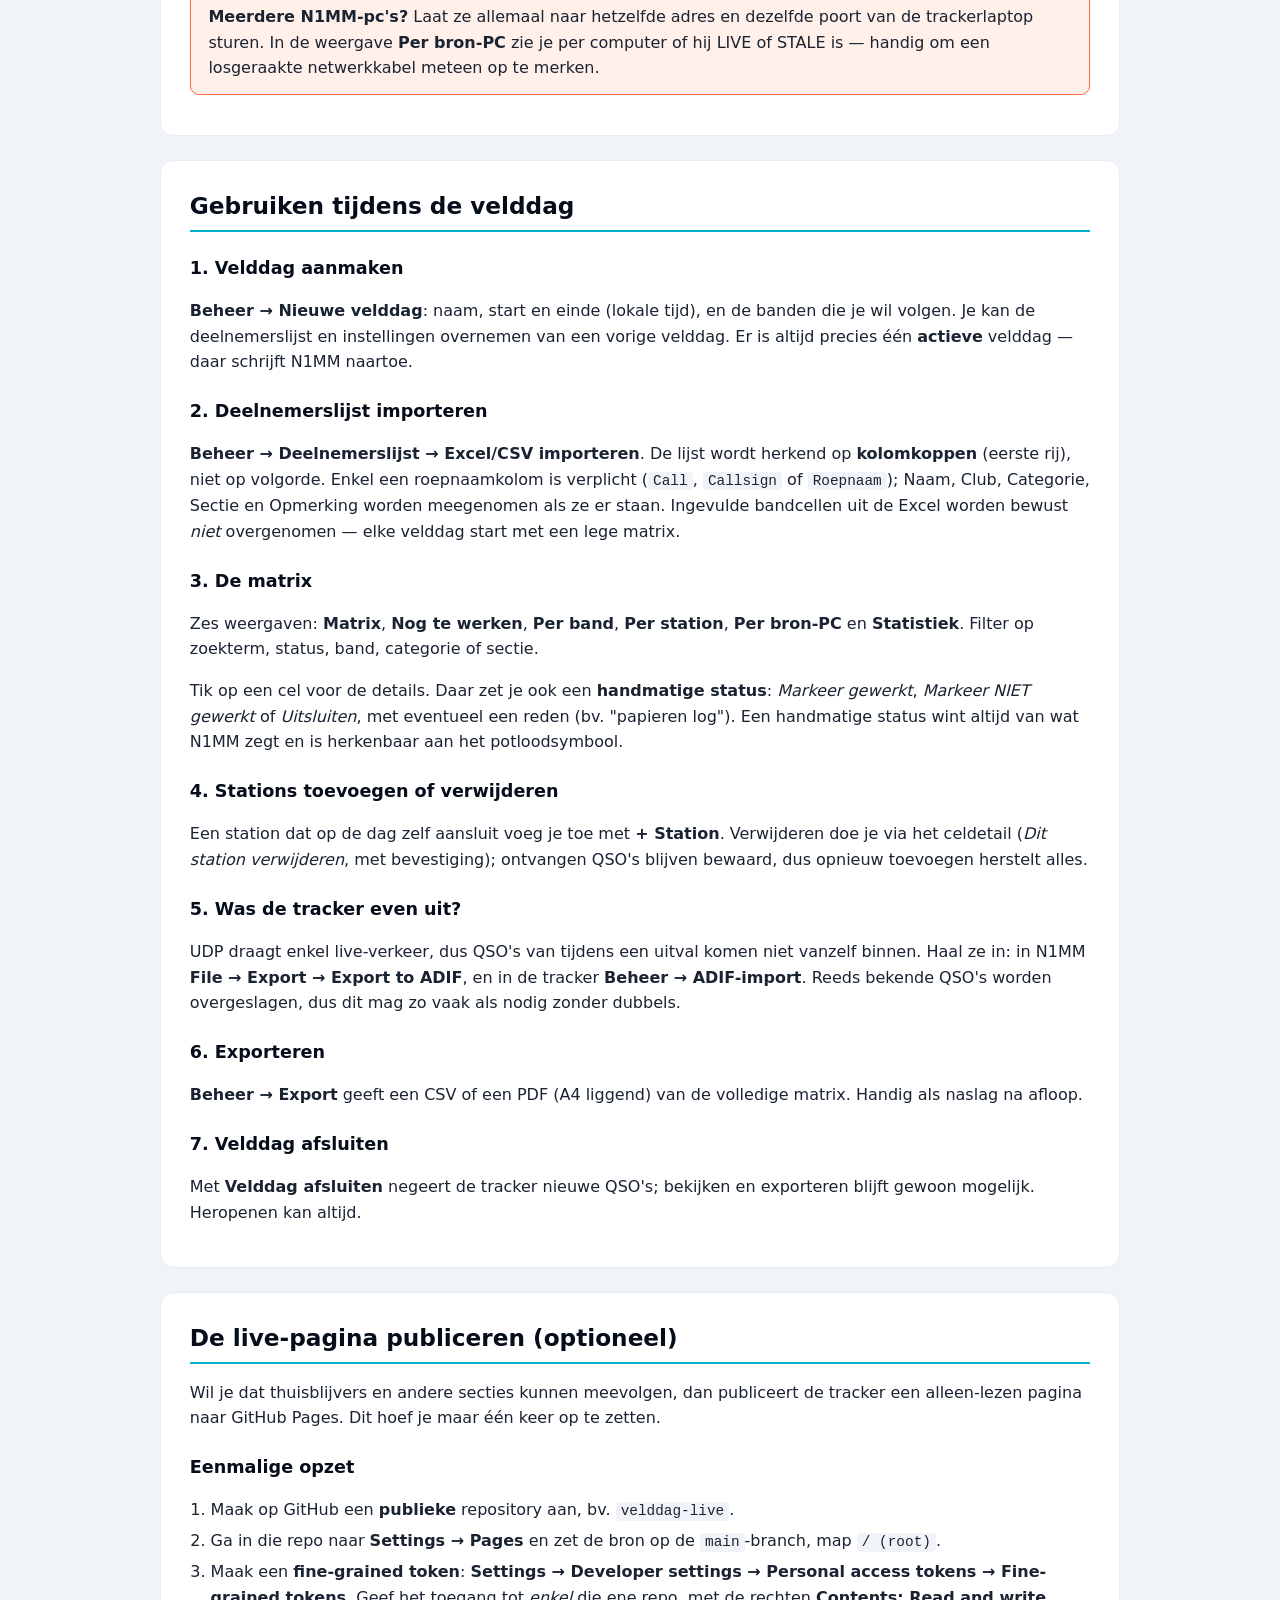
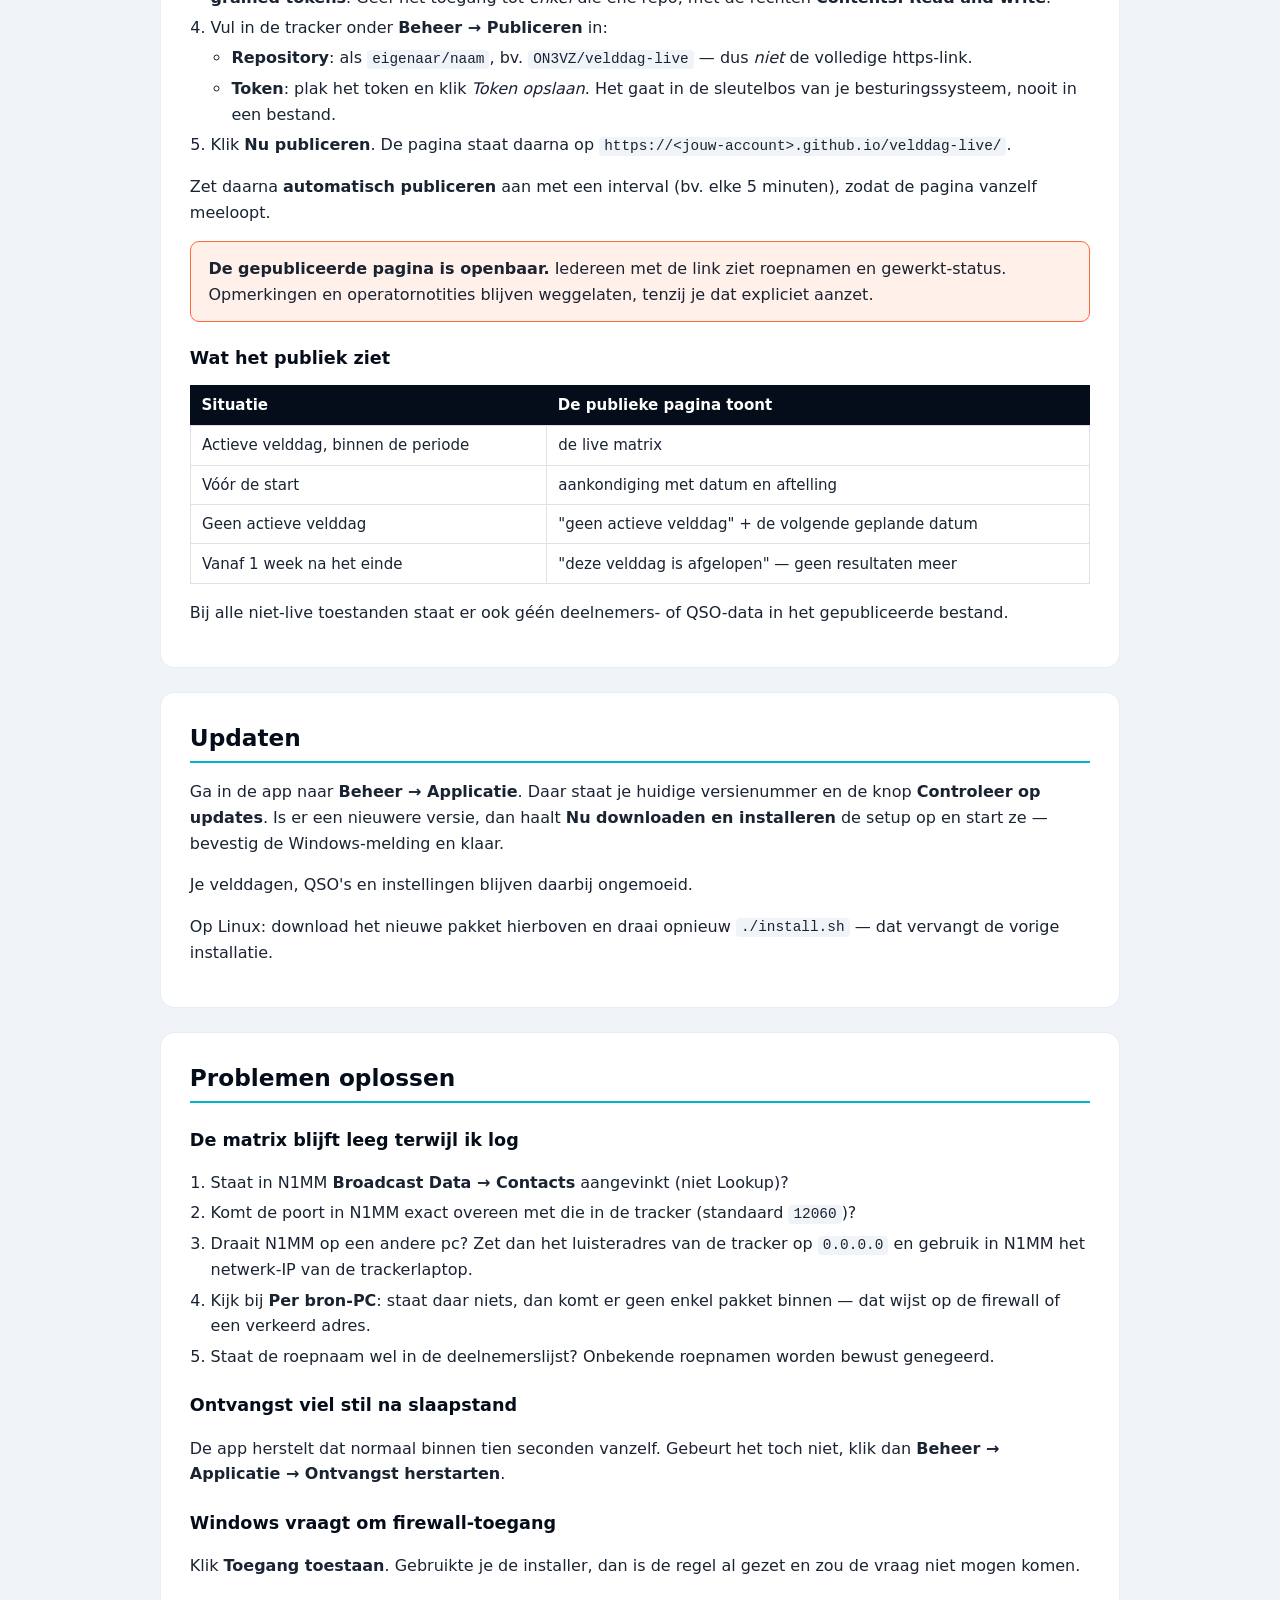
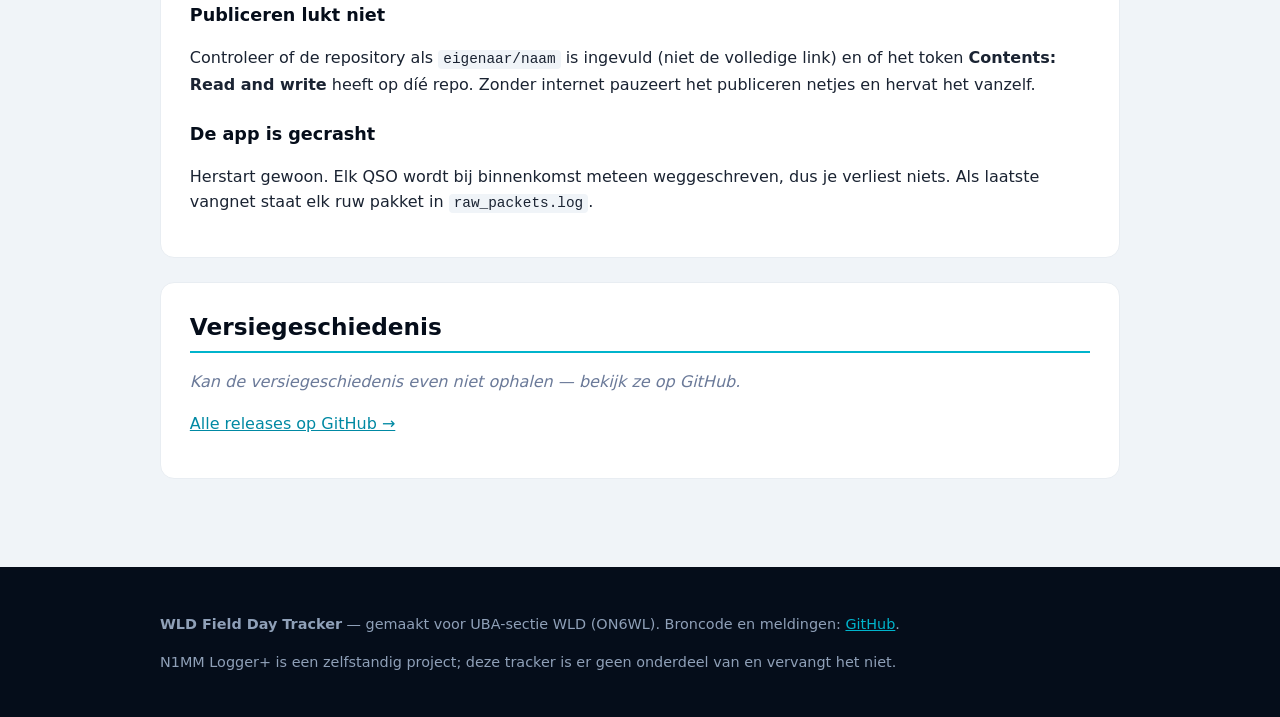
==== commit 4dbfc443: "Add files via upload" ====
--- a/docs/index.html
+++ b/docs/index.html
@@ -178,6 +178,15 @@
      <code>./install.sh --uninstall</code>.</p>
 
   <h3>Vanaf de broncode (elk platform)</h3>
+  <div class="note">
+    <b>Zip uitgepakt en de map heet anders dan verwacht?</b> GitHub's
+    "Download ZIP" pakt de broncode altijd in een extra map met de
+    branch- of versienaam erachter, bv.
+    <code>n1mm-fieldday-tracker-main</code> of
+    <code>n1mm-fieldday-tracker-1.2.0</code>. Open je terminal in díé map —
+    herken je aan het bestand <code>requirements.txt</code> dat er direct in
+    staat — en voer de commando's hieronder daar uit.
+  </div>
   <pre><code>python -m venv .venv
 source .venv/bin/activate      # Windows: .venv\Scripts\activate
 pip install -r requirements.txt
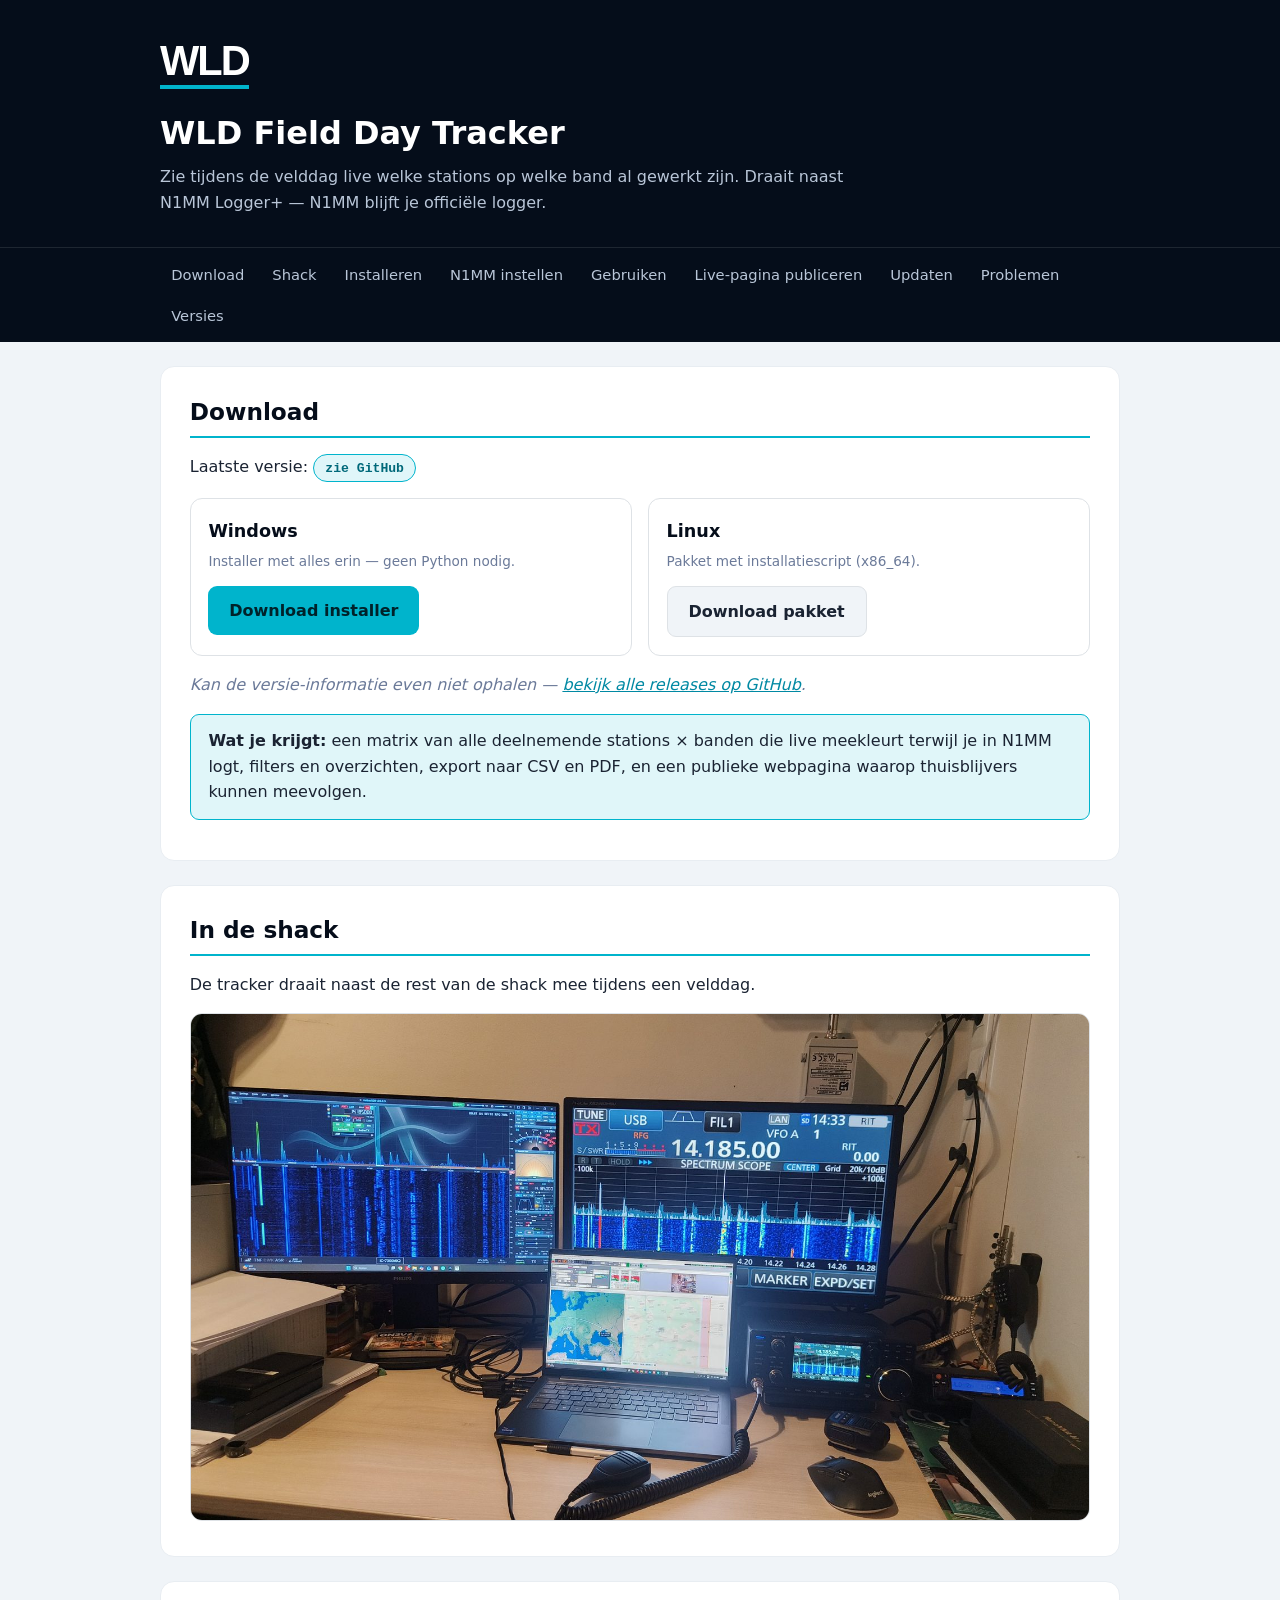
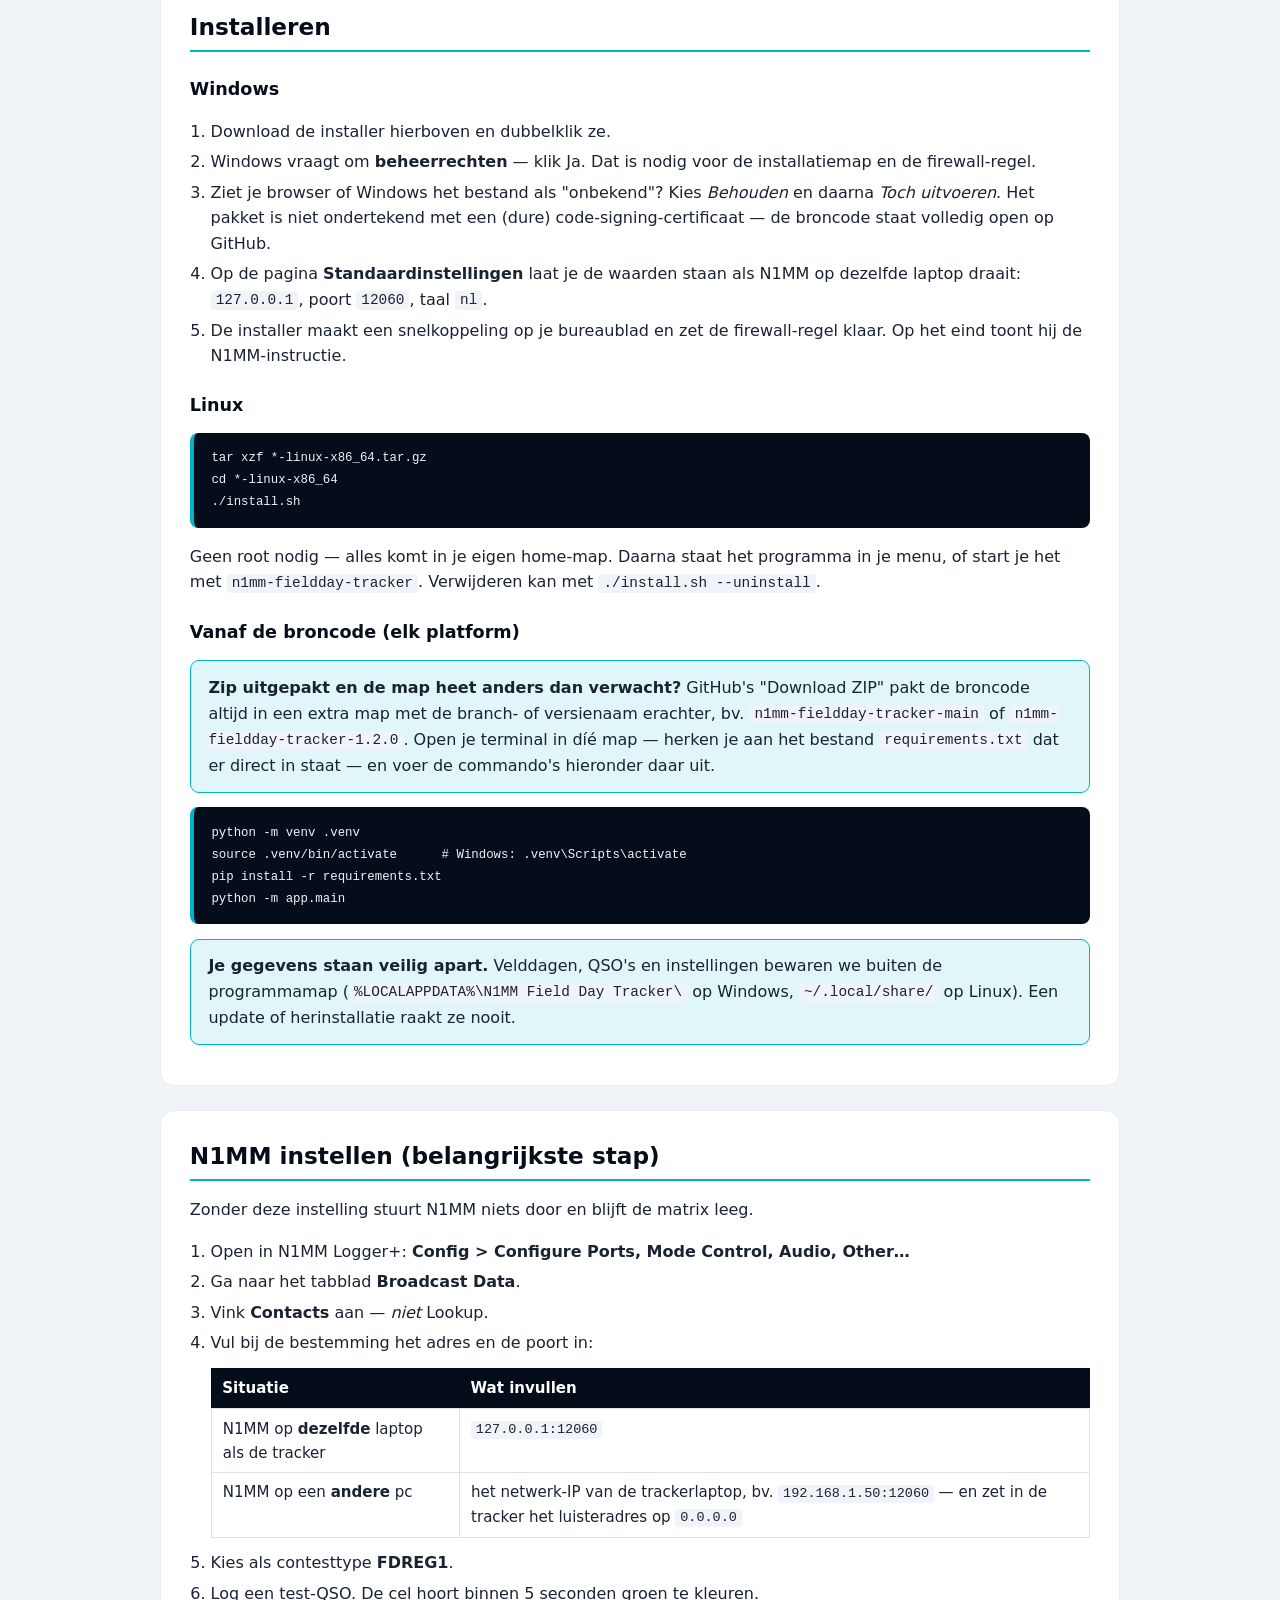
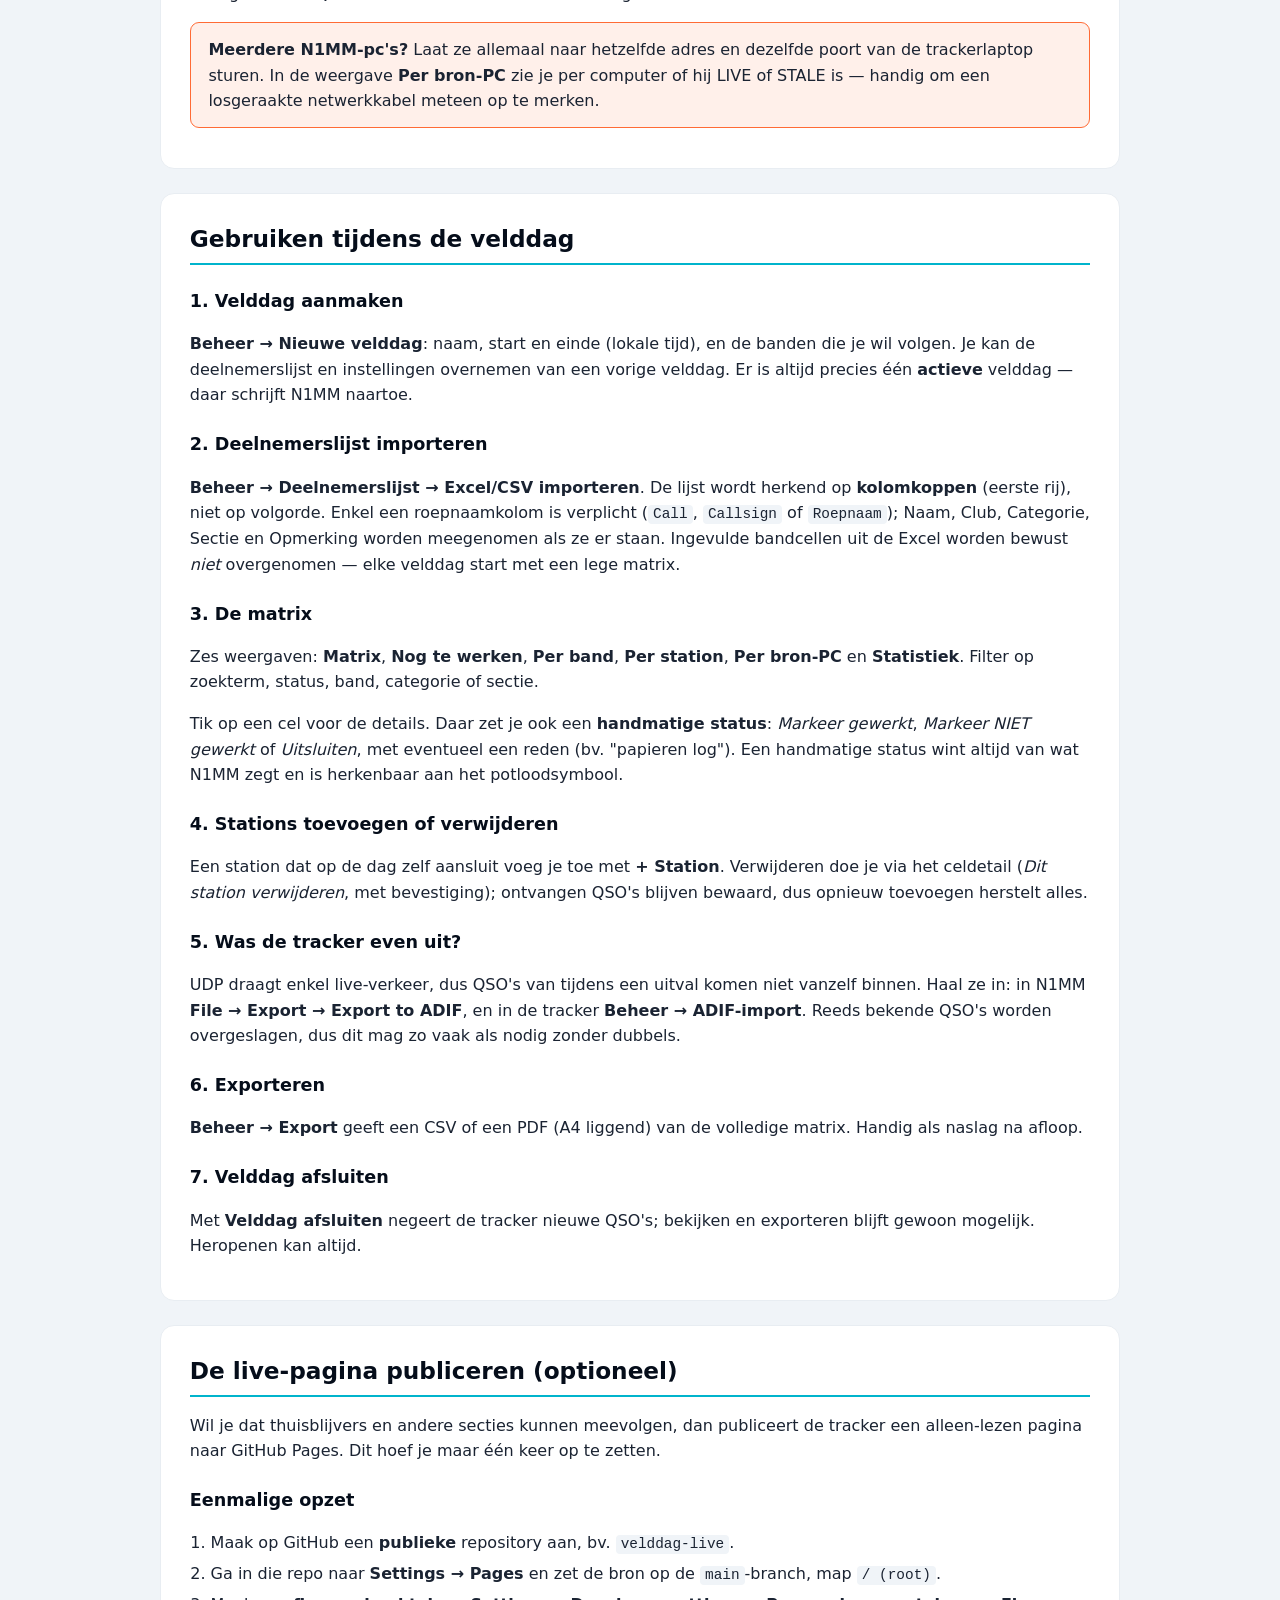
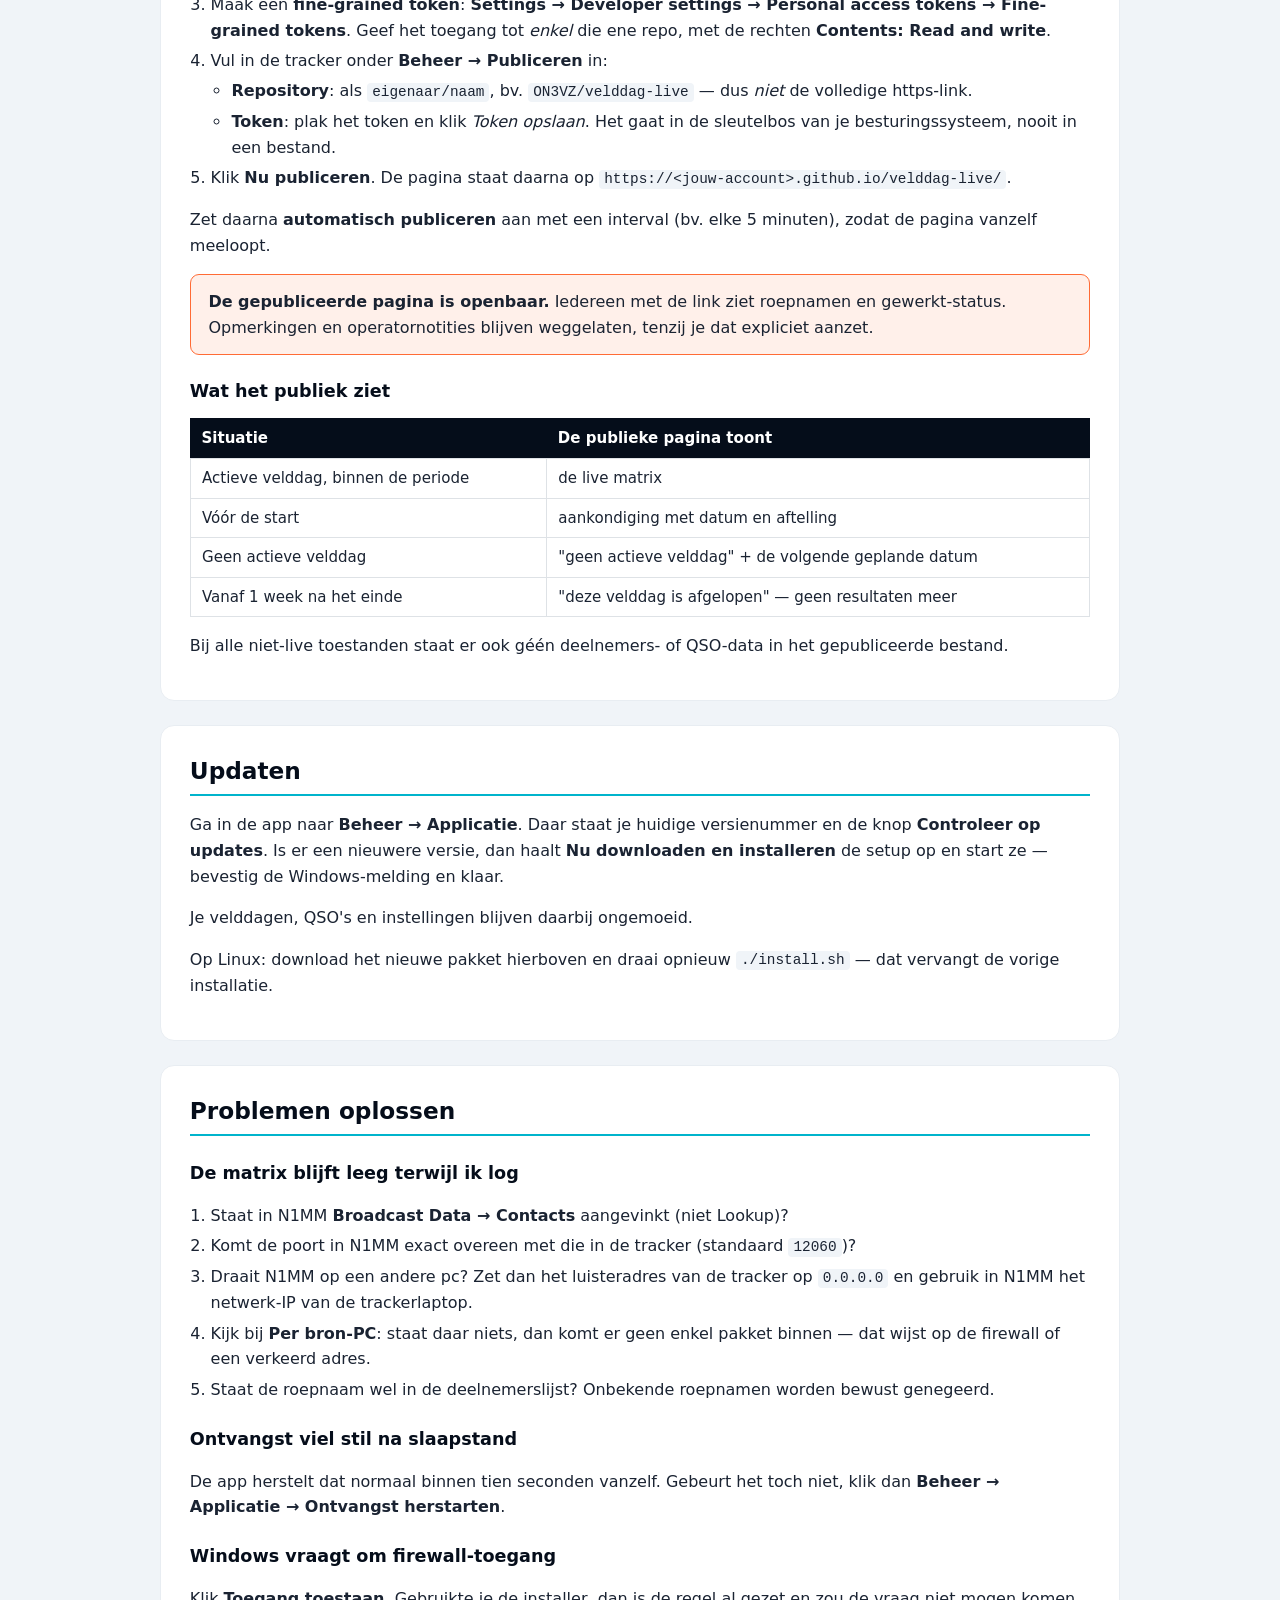
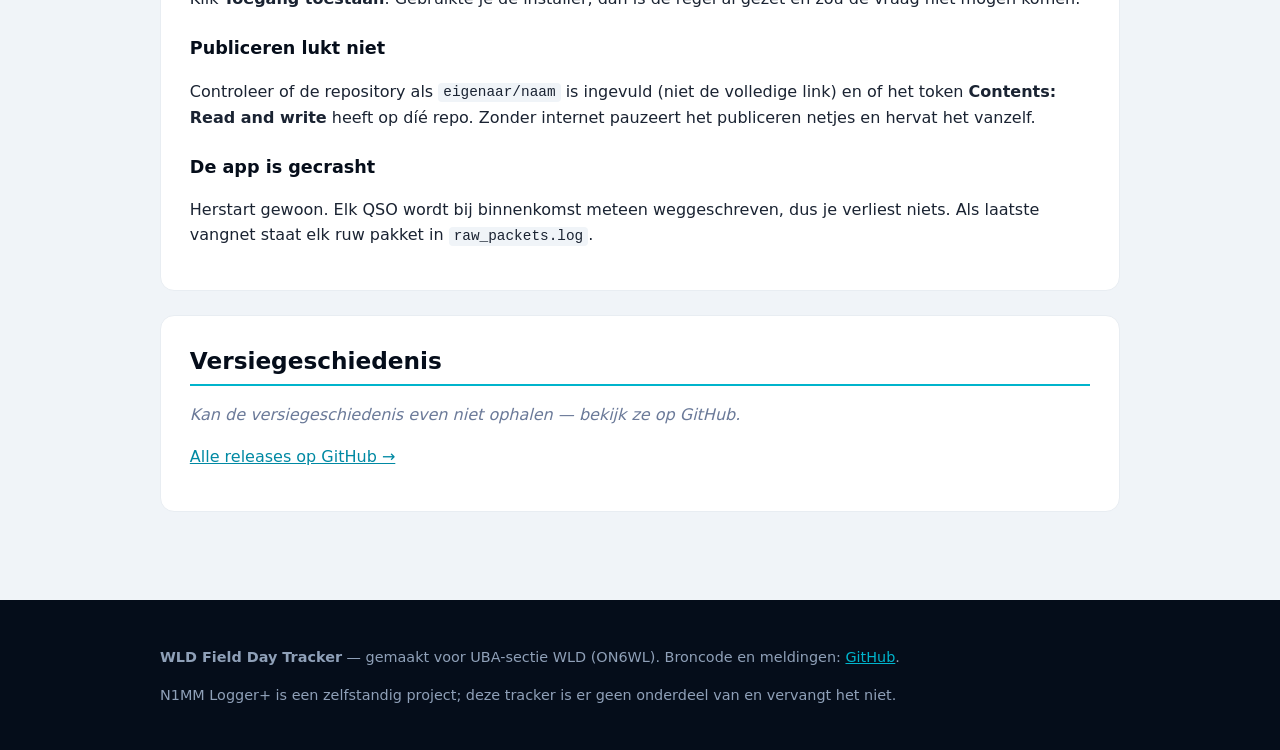
==== commit 3605bea0: "Add files via upload" ====
--- a/docs/index.html
+++ b/docs/index.html
@@ -79,7 +79,7 @@
 
 <nav><div class="wrap">
   <a href="#download">Download</a>
-  <a href="#trailer">Trailer</a>
+  <a href="#trailer">Shack</a>
   <a href="#installeren">Installeren</a>
   <a href="#n1mm">N1MM instellen</a>
   <a href="#gebruik">Gebruiken</a>
@@ -124,28 +124,18 @@
 
 <!-- ============================================================= TRAILER -->
 <section id="trailer">
-  <h2>Bekijk de trailer</h2>
-  <p>In een halve minuut zie je wat de tracker tijdens een velddag voor je doet.</p>
+  <h2>In de shack</h2>
+  <p>De tracker draait naast de rest van de shack mee tijdens een velddag.</p>
 
   <style>
-    .video-wrap{position:relative;border-radius:12px;overflow:hidden;
-      border:1px solid var(--line);background:#000;margin:1rem 0 .6rem}
-    .video-wrap video{display:block;width:100%;height:auto}
-    .video-alt{color:var(--ink-soft);font-size:.9rem;margin:0}
+    .photo-wrap{position:relative;border-radius:12px;overflow:hidden;
+      border:1px solid var(--line);margin:1rem 0 .6rem}
+    .photo-wrap img{display:block;width:100%;height:auto}
   </style>
 
-  <div class="video-wrap">
-    <video controls preload="metadata" playsinline
-           src="wld-field-day-tracker-trailer.mp4">
-      Je browser kan deze video niet afspelen.
-    </video>
-  </div>
-
-  <p class="video-alt">
-    Speelt de video niet af?
-    <a href="wld-field-day-tracker-trailer.mp4" download>
-      Download het filmpje</a> en open het lokaal.
-  </p>
+  <div class="photo-wrap">
+    <img src="shack.jpg" alt="De shack van ON3VZ: HF-transceiver met spectrum-display, SDR-waterval op een extern scherm en de logging-laptop ertussen.">
+  </div>
 </section>
 
 <!-- ========================================================== INSTALLEREN -->
